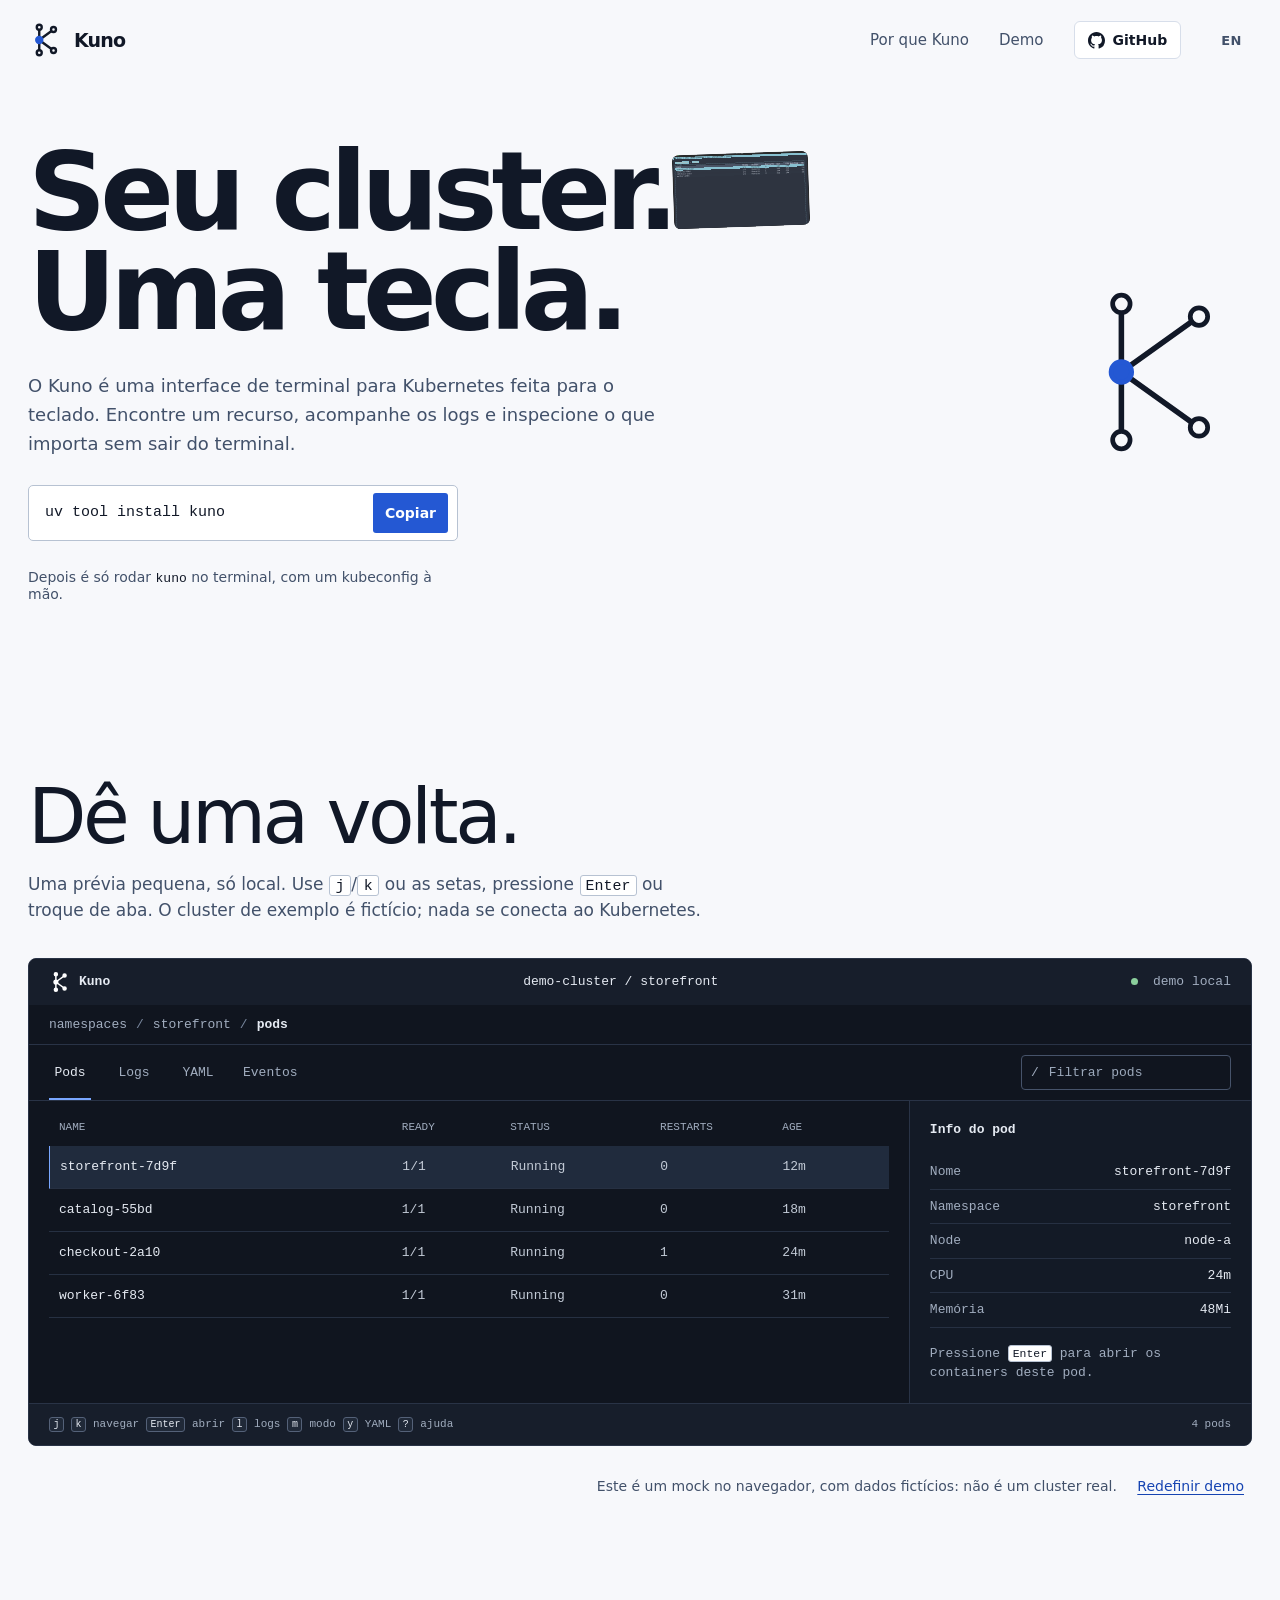
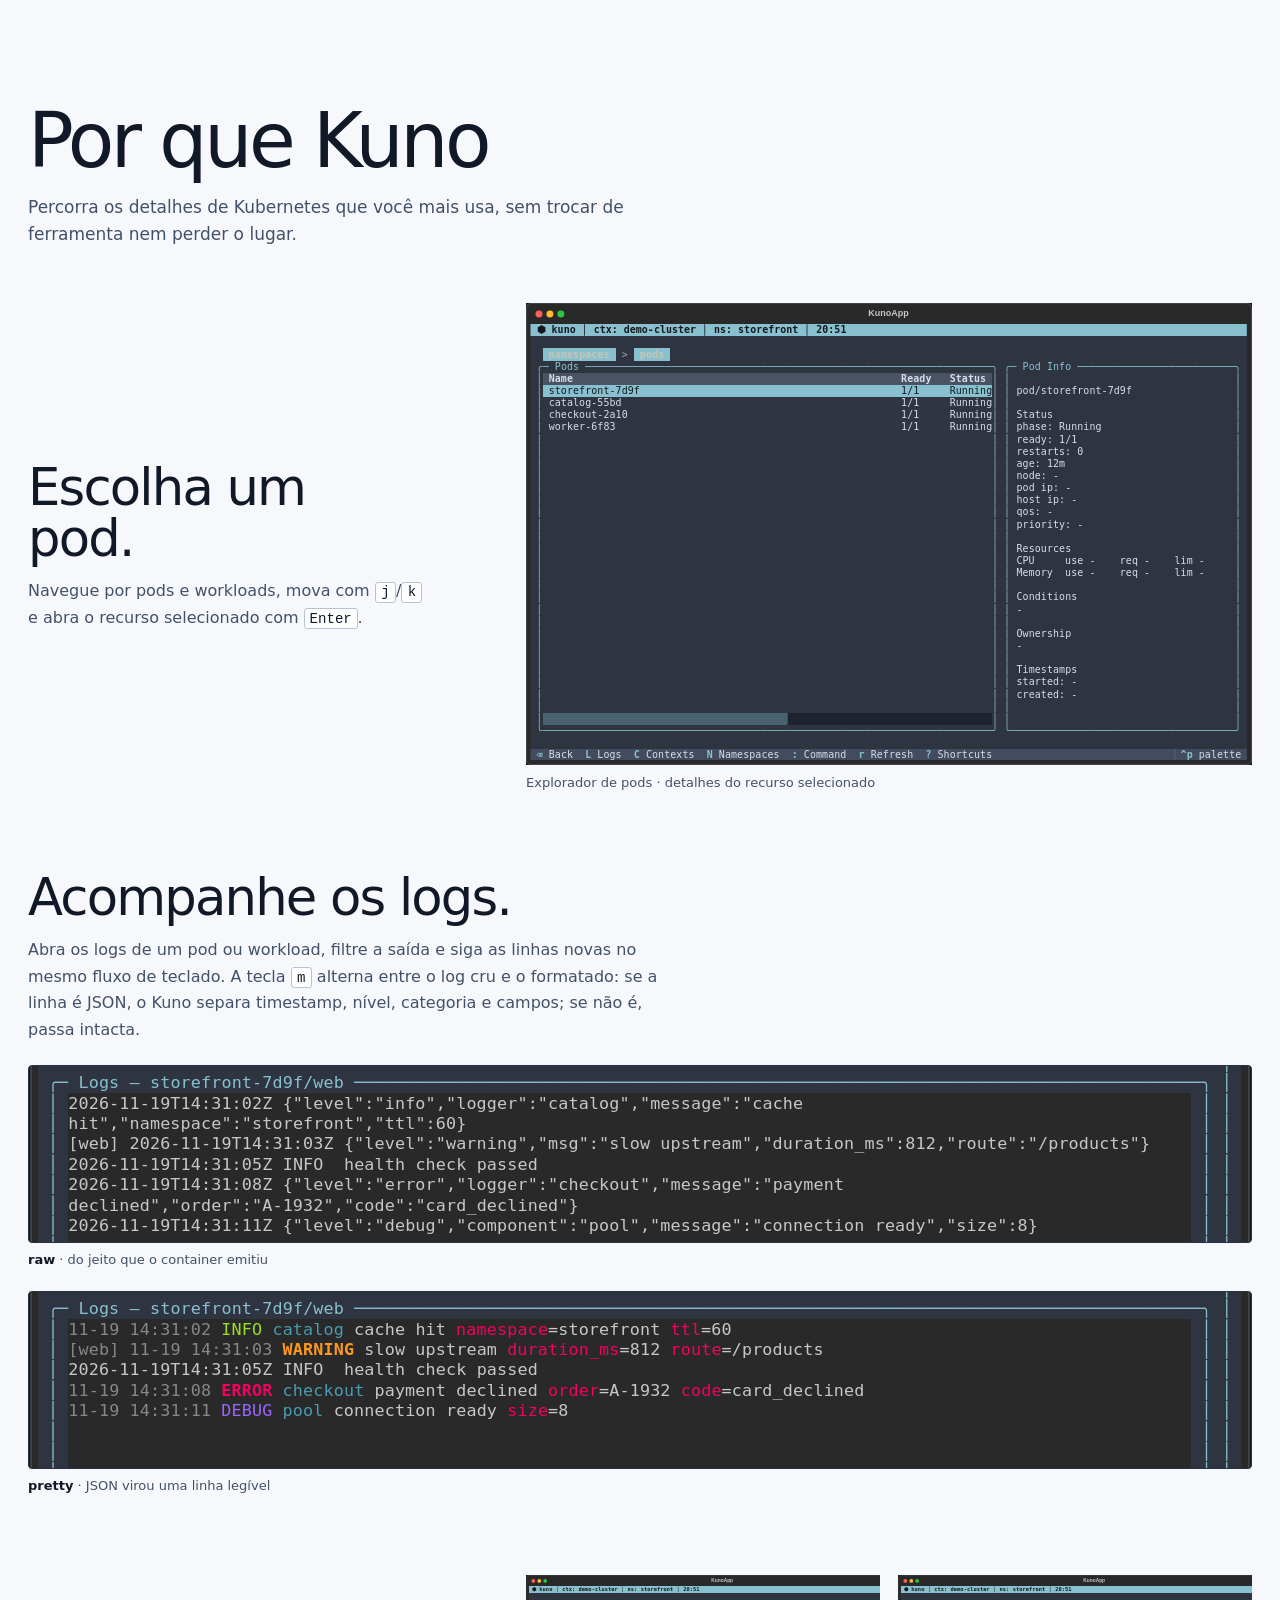
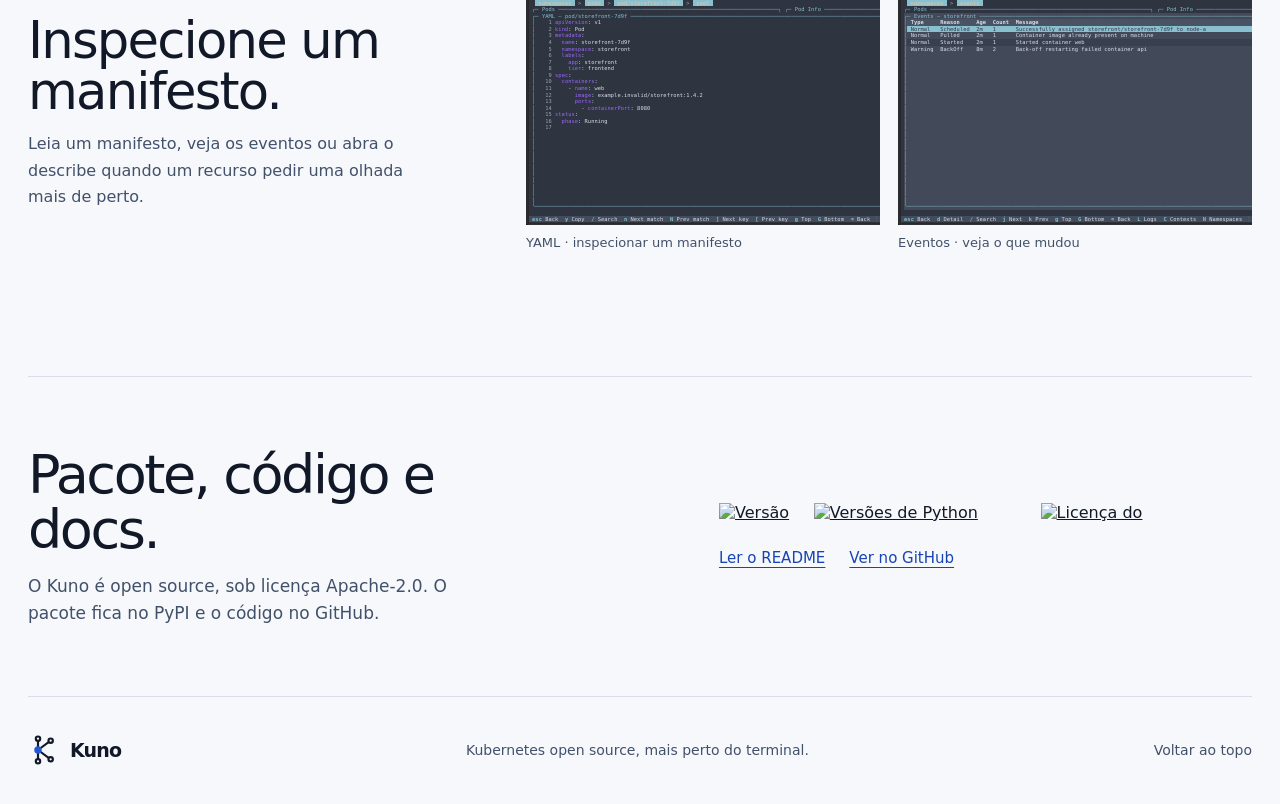
==== site/index.html @ beb61caf "feat: add bilingual landing site Portuguese is the default at the site root and English lives under " ====
<!doctype html>
<html lang="pt-BR">
  <head>
    <meta charset="utf-8">
    <meta name="viewport" content="width=device-width, initial-scale=1">
    <meta name="theme-color" content="#f8f9fb">
    <meta name="description" content="Kuno é uma interface de terminal para Kubernetes feita para o teclado: encontre recursos, acompanhe logs e inspecione manifestos e eventos.">
    <title>Kuno: Kubernetes a uma tecla de distância</title>
    <link rel="icon" type="image/svg+xml" href="./assets/kuno-mark.svg">
    <link rel="canonical" href="https://cadumagalhaes.dev/kuno/">
    <link rel="alternate" hreflang="pt-BR" href="https://cadumagalhaes.dev/kuno/">
    <link rel="alternate" hreflang="en" href="https://cadumagalhaes.dev/kuno/en/">
    <link rel="alternate" hreflang="x-default" href="https://cadumagalhaes.dev/kuno/">
    <meta property="og:type" content="website">
    <meta property="og:site_name" content="Kuno">
    <meta property="og:locale" content="pt_BR">
    <meta property="og:locale:alternate" content="en">
    <meta property="og:title" content="Kuno: Kubernetes a uma tecla de distância">
    <meta property="og:description" content="Kuno é uma interface de terminal para Kubernetes feita para o teclado: encontre recursos, acompanhe logs e inspecione manifestos e eventos.">
    <meta property="og:url" content="https://cadumagalhaes.dev/kuno/">
    <meta property="og:image" content="https://cadumagalhaes.dev/kuno/assets/og-pt.png">
    <meta property="og:image:width" content="1200">
    <meta property="og:image:height" content="630">
    <meta property="og:image:alt" content="Cartão do Kuno com a frase Seu cluster. Uma tecla. e uma captura da lista de pods no terminal">
    <meta name="twitter:card" content="summary_large_image">
    <meta name="twitter:title" content="Kuno: Kubernetes a uma tecla de distância">
    <meta name="twitter:description" content="Interface de terminal para Kubernetes, feita para o teclado.">
    <meta name="twitter:image" content="https://cadumagalhaes.dev/kuno/assets/og-pt.png">
    <link rel="stylesheet" href="./styles.css">
    <script>
      window.KUNO_I18N = {
        filterPods: "Filtrar pods",
        filterLogs: "Filtrar logs",
        search: (view) => `Buscar ${view}`,
        noRows: "Nenhum pod corresponde a esse filtro.",
        noSelection: "Nenhum pod corresponde a esse filtro.",
        openPod: "Pressione <kbd>Enter</kbd> para abrir os containers deste pod.",
        readyPod: "O container <code>web</code> está pronto. Pressione <kbd>Esc</kbd> para voltar.",
        pods: (count) => `${count} ${count === 1 ? "pod" : "pods"}`,
        logs: (count, mode) => `${count} ${count === 1 ? "linha" : "linhas"} · modo ${mode}`,
        emptyLogs: "Nenhuma linha de log corresponde a esse filtro.",
        yaml: "pod/storefront-7d9f · YAML",
        events: (count) => `${count} eventos · storefront`,
        help: "guia de teclado",
        container: (name) => `container/web · ${name}`,
        unknown: (command) => `Comando de demo desconhecido: ${command || "(vazio)"}`,
        copied: "Copiado.",
        copyFallback: "Selecione e copie o comando.",
        viewLabels: { pods: "pods", logs: "logs", yaml: "yaml", events: "eventos" },
        expandImage: "Ampliar imagem",
        closeImage: "Fechar imagem",
        helpText: `NAVEGAÇÃO
  j / ↓       Descer
  k / ↑       Subir
  Enter       Abrir o pod selecionado

AÇÕES
  l           Abrir logs
  m           Alternar logs raw / pretty
  y           Ver YAML
  Ctrl+E      Ver eventos
  :logs       Usar a barra de comando

Pressione Esc ou escolha uma aba para voltar.`,
      };
    </script>
    <script src="./demo.js" defer></script>
    <script src="./lightbox.js" defer></script>
  </head>
  <body>
    <header class="site-header page-frame">
      <a class="brand" href="#top" aria-label="Kuno, início">
        <img src="./assets/kuno-mark.svg" alt="" width="36" height="36">
        <span>Kuno</span>
      </a>
      <nav aria-label="Navegação principal">
        <a class="nav-section" href="#workflow">Por que Kuno</a>
        <a class="nav-section" href="#demo">Demo</a>
        <a class="nav-github" href="https://github.com/1cadumagalhaes/kuno">
          <svg viewBox="0 0 16 16" aria-hidden="true" focusable="false"><path d="M8 0C3.58 0 0 3.58 0 8c0 3.54 2.29 6.53 5.47 7.59.4.07.55-.17.55-.38 0-.19-.01-.82-.01-1.49-2.01.37-2.53-.49-2.69-.94-.09-.23-.48-.94-.82-1.13-.28-.15-.68-.52-.01-.53.63-.01 1.08.58 1.23.82.72 1.21 1.87.87 2.33.66.07-.52.28-.87.51-1.07-1.78-.2-3.64-.89-3.64-3.95 0-.87.31-1.59.82-2.15-.08-.2-.36-1.02.08-2.12 0 0 .67-.21 2.2.82.64-.18 1.32-.27 2-.27.68 0 1.36.09 2 .27 1.53-1.04 2.2-.82 2.2-.82.44 1.1.16 1.92.08 2.12.51.56.82 1.27.82 2.15 0 3.07-1.87 3.75-3.65 3.95.29.25.54.73.54 1.48 0 1.07-.01 1.93-.01 2.2 0 .21.15.46.55.38A8.01 8.01 0 0 0 16 8c0-4.42-3.58-8-8-8Z"/></svg>
          <span>GitHub</span>
        </a>
        <a class="lang-switch" href="./en/" hreflang="en" lang="en" aria-label="Read this page in English">EN</a>
      </nav>
    </header>

    <main id="top">
      <section class="hero page-frame" aria-labelledby="hero-title">
        <div class="hero-copy">
          <h1 id="hero-title">Seu cluster.<span class="hero-shot"><img src="./assets/screens/pods.svg" alt="Kuno mostrando uma lista de pods do Kubernetes com um recurso selecionado" width="1458" height="928"></span> Uma tecla.</h1>
          <p>O Kuno é uma interface de terminal para Kubernetes feita para o teclado. Encontre um recurso, acompanhe os logs e inspecione o que importa sem sair do terminal.</p>
          <div class="hero-install">
            <div class="install-command">
              <code>uv tool install kuno</code>
              <button type="button" id="copy-install" aria-label="Copiar o comando de instalação">Copiar</button>
            </div>
            <p class="copy-status" id="copy-status" aria-live="polite"></p>
            <p class="hero-install-note">Depois é só rodar <code>kuno</code> no terminal, com um kubeconfig à mão.</p>
          </div>
        </div>
        <div class="hero-mark" aria-hidden="true">
          <svg viewBox="0 0 240 240" role="presentation">
            <path d="M75 34v172M75 120l98-70M75 120l98 70" />
            <circle cx="75" cy="34" r="11" />
            <circle cx="75" cy="120" r="13" class="current-node" />
            <circle cx="75" cy="206" r="11" />
            <circle cx="173" cy="50" r="11" />
            <circle cx="173" cy="190" r="11" />
          </svg>
        </div>
      </section>

      <section class="demo-section page-frame" id="demo" aria-labelledby="demo-title">
        <div class="section-intro">
          <h2 id="demo-title">Dê uma volta.</h2>
          <p>Uma prévia pequena, só local. Use <kbd>j</kbd>/<kbd>k</kbd> ou as setas, pressione <kbd>Enter</kbd> ou troque de aba. O cluster de exemplo é fictício; nada se conecta ao Kubernetes.</p>
        </div>
        <div class="demo-shell" data-ui="kuno-terminal">
          <div class="demo-topline">
            <div class="demo-brand"><img src="./assets/kuno-mark.svg" alt="" width="22" height="22"><span>Kuno</span></div>
            <span class="demo-scope">demo-cluster <span aria-hidden="true">/</span> storefront</span>
            <span class="connection-state"><span class="state-dot"></span> demo local</span>
          </div>
          <div class="demo-breadcrumb" aria-label="Local atual"><span>namespaces</span><b>/</b><span>storefront</span><b>/</b><strong id="demo-crumb">pods</strong></div>
          <div class="demo-toolbar">
            <div class="demo-tabs" role="group" aria-label="Escolha uma aba do demo">
              <button type="button" class="demo-tab is-active" data-view="pods" aria-pressed="true">Pods</button>
              <button type="button" class="demo-tab" data-view="logs" aria-pressed="false">Logs</button>
              <button type="button" class="demo-tab" data-view="yaml" aria-pressed="false">YAML</button>
              <button type="button" class="demo-tab" data-view="events" aria-pressed="false">Eventos</button>
            </div>
            <label class="demo-filter"><span class="visually-hidden">Filtrar recursos do demo</span><span aria-hidden="true">/</span><input id="demo-filter" type="search" placeholder="Filtrar pods" autocomplete="off"></label>
          </div>
          <div class="demo-content">
            <div class="demo-main" id="demo-main" tabindex="0" aria-label="Demo interativo do Kuno. Use as setas ou j e k para navegar.">
              <div class="demo-table-heading" aria-hidden="true"><span>NAME</span><span>READY</span><span>STATUS</span><span>RESTARTS</span><span>AGE</span></div>
              <div id="demo-rows" class="demo-rows" role="group" aria-label="Pods no namespace storefront"></div>
              <pre id="demo-output" class="demo-output" hidden></pre>
              <div class="log-panel" id="log-panel" hidden>
                <div class="log-modes" role="group" aria-label="Modo de exibição dos logs">
                  <button type="button" class="log-mode is-active" data-mode="raw" aria-pressed="true">raw</button>
                  <button type="button" class="log-mode" data-mode="pretty" aria-pressed="false">pretty</button>
                </div>
                <div class="log-output" id="log-output"></div>
              </div>
            </div>
            <aside class="demo-info" id="demo-info">
              <h3>Info do pod</h3>
              <dl>
                <div><dt>Nome</dt><dd id="info-name">storefront-7d9f</dd></div>
                <div><dt>Namespace</dt><dd>storefront</dd></div>
                <div><dt>Node</dt><dd>node-a</dd></div>
                <div><dt>CPU</dt><dd id="info-cpu">24m</dd></div>
                <div><dt>Memória</dt><dd id="info-memory">48Mi</dd></div>
              </dl>
              <p id="info-note">Pressione <kbd>Enter</kbd> para abrir os containers deste pod.</p>
            </aside>
          </div>
          <div class="demo-footer">
            <div class="demo-hint"><kbd>j</kbd><kbd>k</kbd> navegar <kbd>Enter</kbd> abrir <kbd>l</kbd> logs <kbd>m</kbd> modo <kbd>y</kbd> YAML <kbd>?</kbd> ajuda</div>
            <span id="demo-status" aria-live="polite">4 pods</span>
          </div>
          <div class="demo-command" id="demo-command" hidden>
            <label for="demo-command-input">:</label>
            <input id="demo-command-input" type="text" placeholder="tente logs, yaml, events, pods" autocomplete="off">
          </div>
        </div>
        <p class="demo-caption">Este é um mock no navegador, com dados fictícios: não é um cluster real. <button id="reset-demo" type="button">Redefinir demo</button></p>
      </section>

      <section class="workflow page-frame" id="workflow" aria-labelledby="workflow-title">
        <div class="section-intro workflow-intro">
          <h2 id="workflow-title">Por que Kuno</h2>
          <p>Percorra os detalhes de Kubernetes que você mais usa, sem trocar de ferramenta nem perder o lugar.</p>
        </div>
        <div class="screen-list">
          <article class="screen-row">
            <div class="screen-copy">
              <h3>Escolha um pod.</h3>
              <p>Navegue por pods e workloads, mova com <kbd>j</kbd>/<kbd>k</kbd> e abra o recurso selecionado com <kbd>Enter</kbd>.</p>
            </div>
            <figure class="screen-shot"><img src="./assets/screens/pod-details.svg" alt="Explorador de pods do Kuno com um recurso selecionado e seu painel de informações" width="1458" height="928" loading="lazy"><figcaption>Explorador de pods · detalhes do recurso selecionado</figcaption></figure>
          </article>
          <article class="log-feature">
            <div class="log-feature-copy">
              <h3>Acompanhe os logs.</h3>
              <p>Abra os logs de um pod ou workload, filtre a saída e siga as linhas novas no mesmo fluxo de teclado. A tecla <kbd>m</kbd> alterna entre o log cru e o formatado: se a linha é JSON, o Kuno separa timestamp, nível, categoria e campos; se não é, passa intacta.</p>
            </div>
            <div class="log-compare">
              <figure class="log-strip"><img src="./assets/screens/logs-raw.svg" alt="Logs do Kuno no modo raw, com as linhas JSON exatamente como o container emitiu" width="1458" height="928" loading="lazy"><figcaption><b>raw</b> · do jeito que o container emitiu</figcaption></figure>
              <figure class="log-strip"><img src="./assets/screens/logs-pretty.svg" alt="Os mesmos logs no modo pretty, com timestamp, nível, categoria e campos separados" width="1458" height="928" loading="lazy"><figcaption><b>pretty</b> · JSON virou uma linha legível</figcaption></figure>
            </div>
          </article>
          <article class="screen-row">
            <div class="screen-copy">
              <h3>Inspecione um manifesto.</h3>
              <p>Leia um manifesto, veja os eventos ou abra o describe quando um recurso pedir uma olhada mais de perto.</p>
            </div>
            <div class="screen-pair">
              <figure class="screen-shot"><img src="./assets/screens/manifest.svg" alt="Visualizador de YAML do Kuno com a definição de um pod" width="1458" height="928" loading="lazy"><figcaption>YAML · inspecionar um manifesto</figcaption></figure>
              <figure class="screen-shot"><img src="./assets/screens/events.svg" alt="View de eventos do Kuno mostrando eventos normais e de alerta" width="1458" height="928" loading="lazy"><figcaption>Eventos · veja o que mudou</figcaption></figure>
            </div>
          </article>
        </div>
      </section>

      <section class="project-band page-frame" id="project" aria-labelledby="project-title">
        <div>
          <h2 id="project-title">Pacote, código e docs.</h2>
          <p>O Kuno é open source, sob licença Apache-2.0. O pacote fica no PyPI e o código no GitHub.</p>
        </div>
        <div class="project-links">
          <div class="badge-row">
            <a href="https://pypi.org/project/kuno/"><img src="https://img.shields.io/pypi/v/kuno?style=flat-square&amp;label=pypi&amp;color=2458d3&amp;labelColor=111827" alt="Versão do Kuno no PyPI" width="78" height="20"></a>
            <a href="https://pypi.org/project/kuno/"><img src="https://img.shields.io/pypi/pyversions/kuno?style=flat-square&amp;color=2458d3&amp;labelColor=111827" alt="Versões de Python suportadas" width="198" height="20"></a>
            <a href="https://github.com/1cadumagalhaes/kuno/blob/main/LICENSE"><img src="https://img.shields.io/pypi/l/kuno?style=flat-square&amp;color=2458d3&amp;labelColor=111827" alt="Licença do Kuno" width="120" height="20"></a>
          </div>
          <p class="project-nav">
            <a href="https://github.com/1cadumagalhaes/kuno#readme">Ler o README</a>
            <a href="https://github.com/1cadumagalhaes/kuno">Ver no GitHub</a>
          </p>
        </div>
      </section>
    </main>

    <footer class="site-footer page-frame">
      <a class="brand" href="#top"><img src="./assets/kuno-mark.svg" alt="" width="32" height="32"><span>Kuno</span></a>
      <p>Kubernetes open source, mais perto do terminal.</p>
      <a href="#top">Voltar ao topo</a>
    </footer>
  </body>
</html>
---- site/styles.css ----
:root {
  color-scheme: light;
  --page: #f7f8fb;
  --surface: #ffffff;
  --ink: #111827;
  --muted: #42516a;
  --line: #d7deea;
  --blue: #2458d3;
  --blue-dark: #1644b2;
  --terminal: #10151f;
  --terminal-raised: #171e2b;
  --terminal-line: #293346;
  --terminal-ink: #e5eaf2;
  --terminal-muted: #a1adbf;
  --terminal-blue: #79a7ff;
  --terminal-green: #8bcf9c;
  --terminal-red: #ff8d91;
  --frame: min(1240px, calc(100vw - 56px));
  --display: var(--body);
  --body: ui-sans-serif, system-ui, -apple-system, BlinkMacSystemFont, "Segoe UI", sans-serif;
  /* taste-skill-ignore: Literal terminal and install-command content only. */
  --mono: ui-monospace, "SFMono-Regular", Consolas, "Liberation Mono", monospace; /* taste-skill-ignore */
  font-family: var(--body);
  background: var(--page);
  color: var(--ink);
  font-synthesis: none;
  text-rendering: optimizeLegibility;
}

* { box-sizing: border-box; }
html { scroll-behavior: smooth; }
body { margin: 0; min-width: 320px; background: var(--page); color: var(--ink); }
button, input { font: inherit; }
a { color: inherit; }
[hidden] { display: none !important; }
button:focus-visible, a:focus-visible, input:focus-visible, [tabindex="0"]:focus-visible {
  outline: 3px solid var(--blue);
  outline-offset: 3px;
}
.page-frame { width: var(--frame); margin-inline: auto; }
.visually-hidden { position: absolute; width: 1px; height: 1px; padding: 0; margin: -1px; overflow: hidden; clip: rect(0,0,0,0); white-space: nowrap; border: 0; }

.site-header {
  min-height: 80px;
  display: flex;
  align-items: center;
  justify-content: space-between;
  gap: 24px;
}
.brand { display: inline-flex; align-items: center; gap: 10px; text-decoration: none; font-size: 19px; font-weight: 700; letter-spacing: -0.045em; }
.brand img { display: block; }
.site-header nav { display: flex; align-items: center; gap: clamp(14px, 2.4vw, 30px); }
.site-header nav a { font-size: 15px; text-decoration: none; color: var(--muted); }
.site-header nav a:hover, .site-footer a:hover { color: var(--blue); }
.site-header nav .nav-github { color: var(--ink); font-weight: 650; }
.nav-github {
  min-height: 38px;
  display: inline-flex;
  align-items: center;
  gap: 8px;
  padding: 0 13px;
  border: 1px solid var(--line);
  border-radius: 6px;
  background: var(--surface);
  font-size: 14px !important;
  transition: border-color 140ms ease, color 140ms ease;
}
.nav-github svg { width: 17px; height: 17px; display: block; fill: currentColor; }
.nav-github:hover { border-color: var(--ink); }
.site-header nav .lang-switch { color: var(--muted); font-size: 13px; }
.lang-switch {
  min-height: 38px;
  display: inline-flex;
  align-items: center;
  padding: 0 9px;
  border: 1px solid transparent;
  border-radius: 6px;
  font-weight: 650;
  letter-spacing: 0.04em;
  transition: border-color 140ms ease, color 140ms ease;
}
.lang-switch:hover { border-color: var(--line); }

.hero {
  min-height: 580px;
  padding-block: 62px 104px;
  display: grid;
  grid-template-columns: minmax(0, 1fr) 190px;
  align-items: center;
  gap: 28px;
  position: relative;
}
.hero-copy { max-width: 970px; }
.hero h1 {
  max-width: 980px;
  margin: 0;
  font-family: var(--display);
  font-size: clamp(64px, 8.5vw, 116px);
  font-weight: 700;
  letter-spacing: -0.055em;
  line-height: 0.92;
}
.hero-shot {
  width: 1.25em;
  height: 0.68em;
  display: inline-flex;
  overflow: hidden;
  vertical-align: 0.02em;
  border-radius: 7px;
  background: var(--terminal);
  transform: rotate(-2deg);
  animation: screen-shutter 900ms cubic-bezier(.2,.8,.2,1) both;
}
.hero-shot img { width: 100%; height: 100%; object-fit: cover; object-position: 18% 18%; }
.hero-copy > p { max-width: 640px; margin: 30px 0 26px; color: var(--muted); font-size: 18px; line-height: 1.6; }
.hero-install { width: min(100%, 430px); }
.install-command { min-height: 56px; display: flex; align-items: center; gap: 14px; padding: 7px 9px 7px 16px; border: 1px solid #b7c2d2; border-radius: 5px; background: var(--surface); }
.install-command code { flex: 1; overflow: hidden; color: var(--ink); font: 15px var(--mono); text-overflow: ellipsis; white-space: nowrap; }
.install-command button { min-height: 40px; min-width: 68px; padding: 0 12px; border: 0; border-radius: 3px; background: var(--blue); color: white; cursor: pointer; font-size: 14px; font-weight: 650; transition: background-color 140ms ease; }
.install-command button:hover { background: var(--blue-dark); }
.copy-status { min-height: 1.3em; margin: 8px 0 0; color: var(--muted); font-size: 13px; }
.hero-install-note { margin: 4px 0 0; color: var(--muted); font-size: 14px; }
.hero-install-note code { font: 13px var(--mono); color: var(--ink); }
.hero-mark { width: min(190px, 15vw); justify-self: end; }
.hero-mark svg { display: block; width: 100%; height: auto; overflow: visible; }
.hero-mark path { fill: none; stroke: var(--ink); stroke-width: 7; stroke-linecap: round; stroke-linejoin: round; }
.hero-mark circle { fill: var(--page); stroke: var(--ink); stroke-width: 6; }
.hero-mark .current-node { fill: var(--blue); stroke: var(--blue); }

.section-intro { max-width: 680px; margin-bottom: 34px; }
.section-intro h2, .project-band h2 {
  margin: 0 0 16px;
  font-family: var(--display);
  font-size: clamp(44px, 6vw, 76px);
  font-weight: 500;
  letter-spacing: -0.045em;
  line-height: 0.98;
}
.section-intro p, .project-band p { margin: 0; color: var(--muted); font-size: 17px; line-height: 1.55; }
kbd { display: inline-block; min-width: 1.5em; padding: 0.1em 0.34em; border: 1px solid #b7c2d2; border-radius: 3px; background: #fff; color: var(--ink); font: 0.88em var(--mono); text-align: center; }

.demo-section { padding-block: 74px 120px; }
.demo-shell {
  overflow: hidden;
  position: relative;
  border: 1px solid #293346;
  border-radius: 8px;
  background: var(--terminal);
  color: var(--terminal-ink);
  font: 13px/1.5 var(--mono);
}
.demo-topline, .demo-footer { min-height: 46px; display: flex; align-items: center; justify-content: space-between; gap: 18px; padding: 0 20px; background: var(--terminal-raised); color: var(--terminal-muted); }
.demo-brand { display: inline-flex; align-items: center; gap: 8px; color: var(--terminal-ink); font-weight: 700; }
.demo-brand img { filter: brightness(0) invert(1); }
.demo-scope { color: var(--terminal-ink); }
.connection-state { white-space: nowrap; }
.state-dot { width: 7px; height: 7px; display: inline-block; margin-right: 7px; border-radius: 50%; background: var(--terminal-green); }
.demo-breadcrumb { padding: 10px 20px; border-bottom: 1px solid var(--terminal-line); color: var(--terminal-muted); }
.demo-breadcrumb b { padding-inline: 9px; color: #78869d; font-weight: 400; }
.demo-breadcrumb strong { color: var(--terminal-ink); font-weight: 600; }
.demo-toolbar { min-height: 56px; display: flex; align-items: stretch; justify-content: space-between; gap: 16px; padding: 0 20px; border-bottom: 1px solid var(--terminal-line); }
.demo-tabs { display: flex; align-items: stretch; gap: 22px; }
.demo-tab { min-width: 42px; position: relative; padding: 0 2px; border: 0; background: none; color: var(--terminal-muted); cursor: pointer; font: inherit; }
.demo-tab::after { height: 2px; position: absolute; right: 0; bottom: 0; left: 0; background: transparent; content: ""; }
.demo-tab:hover, .demo-tab.is-active { color: var(--terminal-ink); }
.demo-tab.is-active::after { background: var(--terminal-blue); }
.demo-filter { display: flex; align-items: center; gap: 8px; align-self: center; min-width: 210px; padding: 6px 9px; border: 1px solid #46536a; border-radius: 4px; color: var(--terminal-muted); }
.demo-filter input { width: 100%; min-width: 0; border: 0; outline: 0; background: transparent; color: var(--terminal-ink); font: inherit; }
.demo-filter input::placeholder { color: #9ca9bb; }
.demo-content { min-height: 278px; display: grid; grid-template-columns: minmax(0, 1fr) minmax(220px, 28%); }
.demo-main { min-width: 0; padding: 18px 20px; }
.demo-table-heading, .demo-row { display: grid; grid-template-columns: minmax(180px, 2.4fr) 0.7fr 1fr 0.8fr 0.7fr; gap: 12px; align-items: center; }
.demo-table-heading { padding: 0 10px 10px; color: var(--terminal-muted); font-size: 11px; }
.demo-row { width: 100%; min-height: 43px; padding: 0 10px; border: 0; border-bottom: 1px solid #263042; background: transparent; color: var(--terminal-ink); cursor: pointer; text-align: left; font: inherit; }
.demo-row:hover { background: #1a2433; }
.demo-row[aria-current="true"] { background: #202b3d; border-left: 1px solid var(--terminal-blue); }
.demo-row > span:not(:first-child) { color: #c2cad6; }
.demo-row .pod-name { overflow: hidden; color: var(--terminal-ink); text-overflow: ellipsis; white-space: nowrap; }
.demo-row .pod-status { color: var(--terminal-green); }
.demo-info { padding: 20px; border-left: 1px solid var(--terminal-line); background: #131a26; }
.demo-info h3 { margin: 0 0 16px; color: var(--terminal-ink); font: 600 13px/1.4 var(--mono); }
.demo-info dl { margin: 0; }
.demo-info dl div { display: flex; flex-wrap: wrap; justify-content: space-between; gap: 4px 12px; padding-block: 7px; border-bottom: 1px solid #263042; }
.demo-info dt { color: var(--terminal-muted); }
.demo-info dd { margin: 0; color: var(--terminal-ink); text-align: right; }
.demo-info p { margin: 16px 0 0; color: var(--terminal-muted); }
.demo-output { min-height: 230px; margin: 0; overflow: auto; color: #c9d7eb; white-space: pre-wrap; }
.log-panel { min-height: 278px; }
.log-modes { display: flex; gap: 6px; margin-bottom: 14px; }
.log-mode { min-height: 26px; padding: 0 11px; border: 1px solid #46536a; border-radius: 3px; background: transparent; color: var(--terminal-muted); cursor: pointer; font: inherit; font-size: 12px; }
.log-mode:hover { color: var(--terminal-ink); }
.log-mode.is-active { border-color: var(--terminal-blue); color: var(--terminal-ink); }
.log-output { min-height: 232px; max-height: 320px; overflow: auto; color: #c9d7eb; }
.log-line { white-space: pre-wrap; word-break: break-word; }
.log-prefix, .log-time, .log-category { color: #8a97ab; }
.log-level { font-weight: 600; }
.log-level.is-info { color: var(--terminal-green); }
.log-level.is-warn { color: #e5c07b; }
.log-level.is-error { color: var(--terminal-red); }
.log-level.is-debug { color: var(--terminal-blue); }
.log-key { color: #c79bf2; }
.demo-footer { min-height: 42px; border-top: 1px solid var(--terminal-line); font-size: 11px; }
.demo-hint { display: flex; align-items: center; flex-wrap: wrap; gap: 7px; }
.demo-hint kbd { border-color: #546178; background: #202938; color: #e5eaf2; font-size: 10px; }
#demo-status { white-space: nowrap; }
.demo-command { display: flex; gap: 10px; align-items: center; padding: 10px 20px; border-top: 1px solid var(--terminal-line); background: #171e2b; }
.demo-command label { color: var(--terminal-blue); }
.demo-command input { width: 100%; border: 0; outline: 0; background: transparent; color: var(--terminal-ink); font: inherit; }
.demo-caption { margin: 22px 0 0; color: var(--muted); font-size: 14px; text-align: right; }
.demo-caption button { min-height: 36px; margin-left: 8px; padding: 4px 8px; border: 0; background: transparent; color: var(--blue-dark); cursor: pointer; text-decoration: underline; text-underline-offset: 3px; }

.workflow { padding-block: 80px 126px; }
.workflow-intro { margin-bottom: 56px; }
.screen-list { display: grid; gap: 82px; }
.screen-row { display: grid; grid-template-columns: minmax(220px, 0.72fr) minmax(0, 1.28fr); align-items: center; gap: clamp(34px, 7vw, 100px); }
.screen-row-reverse .screen-copy { order: 2; }
.screen-row-reverse .screen-shot { order: 1; }
.screen-copy h3 { max-width: 380px; margin: 0 0 14px; font-family: var(--display); font-size: clamp(34px, 4vw, 52px); font-weight: 500; letter-spacing: -0.035em; line-height: 1; }
.screen-copy p { max-width: 420px; margin: 0; color: var(--muted); font-size: 16px; line-height: 1.65; }
.screen-shot { min-width: 0; margin: 0; }
.screen-shot img { display: block; width: 100%; height: auto; background: var(--terminal); }
.screen-shot figcaption { padding-top: 10px; color: var(--muted); font-size: 13px; }
.screen-pair { display: grid; grid-template-columns: 1fr 1fr; gap: 18px; }
.screen-pair .screen-shot img { height: 250px; object-fit: cover; object-position: top left; }
.log-feature { display: grid; gap: 22px; }
.log-feature-copy { max-width: 640px; }
.log-feature h3 { margin: 0 0 14px; font-family: var(--display); font-size: clamp(34px, 4vw, 52px); font-weight: 500; letter-spacing: -0.035em; line-height: 1; }
.log-feature p { margin: 0; color: var(--muted); font-size: 16px; line-height: 1.65; }
/* Both strips crop the same band of the capture (the five log lines), so raw and pretty can be read side by side. */
.log-compare { display: grid; gap: 24px; }
.log-strip { margin: 0; }
.log-strip img { width: 100%; height: 178px; display: block; object-fit: cover; object-position: left 32%; border: 1px solid #293346; border-radius: 4px; background: var(--terminal); }
.log-strip figcaption { padding-top: 9px; color: var(--muted); font-size: 13px; }
.log-strip figcaption b { color: var(--ink); font-weight: 650; }
.shot-open { display: block; width: 100%; padding: 0; border: 0; border-radius: 4px; background: none; cursor: zoom-in; }
.shot-open img { display: block; }
.hero-shot .shot-open { height: 100%; }
.shot-dialog { width: min(94vw, 1400px); max-width: none; max-height: none; margin: auto; padding: 0; border: 0; background: transparent; color: var(--terminal-ink); }
.shot-dialog::backdrop { background: rgb(8 12 20 / 0.9); overflow: hidden; overscroll-behavior: contain; }
.shot-dialog:modal { overscroll-behavior: contain; }
.shot-dialog figure { margin: 0; display: grid; gap: 12px; justify-items: center; }
.shot-viewport { width: 100%; max-height: 78vh; display: grid; justify-items: center; overflow: auto; overscroll-behavior: contain; }
.shot-dialog img { width: auto; height: auto; max-width: 100%; max-height: 78vh; display: block; border: 1px solid var(--terminal-line); border-radius: 6px; background: var(--terminal); }
.shot-dialog figcaption { max-width: min(92vw, 900px); padding: 7px 14px; border-radius: 6px; background: rgb(8 12 20 / 0.92); color: #c9d3e2; font-size: 14px; line-height: 1.5; text-align: center; }
.shot-close { position: fixed; top: max(14px, env(safe-area-inset-top)); right: max(14px, env(safe-area-inset-right)); width: 40px; height: 40px; display: inline-flex; align-items: center; justify-content: center; padding: 0; border: 1px solid #46536a; border-radius: 50%; background: var(--terminal-raised); color: var(--terminal-ink); cursor: pointer; transition: border-color 140ms ease; }
.shot-close:hover { border-color: #c9d3e2; }
.shot-close svg { width: 15px; height: 15px; fill: none; stroke: currentColor; stroke-width: 1.8; stroke-linecap: round; }
@media (max-width: 700px) {
  .shot-dialog { width: 96vw; }
  .shot-viewport { justify-items: start; }
  .shot-dialog img { width: 1040px; max-width: none; max-height: none; }
}

.project-band { min-height: 300px; padding-block: 70px; display: grid; grid-template-columns: minmax(0, 1fr) minmax(320px, 0.85fr); align-items: center; gap: 26px 64px; border-top: 1px solid var(--line); }
.project-band h2 { max-width: 520px; font-size: clamp(36px, 4.6vw, 54px); line-height: 1.02; }
.project-band p { max-width: 460px; }
.project-links { display: grid; gap: 22px; justify-items: start; }
.badge-row { display: flex; flex-wrap: wrap; align-items: center; gap: 9px; }
.badge-row a { display: inline-flex; border-radius: 3px; }
.badge-row img { display: block; width: auto; height: 22px; }
.project-nav { display: flex; flex-wrap: wrap; gap: 24px; }
.project-nav a { color: var(--blue-dark); font-size: 15px; text-underline-offset: 4px; }
.badge-fallback { min-height: 22px; display: inline-flex; align-items: center; padding: 0 8px; border: 1px solid var(--line); border-radius: 3px; color: var(--muted); font-size: 12px; }
.site-footer { min-height: 108px; display: flex; align-items: center; justify-content: space-between; gap: 24px; border-top: 1px solid var(--line); }
.site-footer p { color: var(--muted); font-size: 14px; }
.site-footer > a:last-child { color: var(--muted); font-size: 14px; text-decoration: none; }

@keyframes screen-shutter { from { clip-path: inset(0 100% 0 0); transform: translateY(8px) rotate(-2deg); } to { clip-path: inset(0 0 0 0); transform: translateY(0) rotate(-2deg); } }
@media (prefers-reduced-motion: reduce) {
  html { scroll-behavior: auto; }
  *, *::before, *::after { animation-duration: 0.01ms !important; animation-iteration-count: 1 !important; transition-duration: 0.01ms !important; }
}

@media (max-width: 800px) {
  :root { --frame: min(100% - 36px, 660px); }
  .site-header { min-height: 68px; }
  .site-header nav { gap: 14px; }
  .site-header nav a { font-size: 14px; }
  .hero { min-height: 480px; padding-block: 48px 70px; grid-template-columns: minmax(0, 1fr) 100px; gap: 12px; }
  .hero h1 { font-size: clamp(56px, 9.5vw, 82px); }
  .hero-mark { width: 100px; }
  .demo-section { padding-block: 42px 84px; }
  .demo-content { grid-template-columns: minmax(0, 1fr) 220px; }
  .demo-toolbar { padding-inline: 14px; }
  .demo-main { padding-inline: 14px; }
  .demo-info { padding-inline: 14px; }
  .screen-row { grid-template-columns: 1fr; gap: 22px; }
  .screen-row-reverse .screen-copy, .screen-row-reverse .screen-shot { order: initial; }
  .screen-pair { grid-template-columns: 1fr; }
  .screen-pair .screen-shot img { height: auto; object-fit: contain; }
  .project-band { gap: 28px; }
}

@media (max-width: 560px) {
  :root { --frame: calc(100vw - 32px); }
  .site-header { min-height: 64px; }
  .site-header nav { gap: 10px; }
  .site-header nav a { font-size: 13px; }
  .nav-github { min-height: 34px; gap: 0; padding: 0 9px; }
  .nav-github span { display: none; }
  .lang-switch { min-height: 34px; padding: 0 4px; }
  .brand { font-size: 17px; gap: 7px; }
  .brand img { width: 30px; height: 30px; }
  .hero { min-height: 0; padding-block: 52px 74px; display: grid; grid-template-columns: 1fr; }
  .hero h1 { max-width: 14ch; font-size: clamp(44px, 11.5vw, 50px); line-height: 0.96; }
  .hero-shot { display: none; }
  .hero-copy { grid-row: 2; }
  .hero-mark { position: static; grid-row: 1; width: 52px; margin-bottom: 20px; justify-self: start; opacity: 0.94; }
  .hero-copy > p { max-width: 36ch; margin-block: 26px 22px; font-size: 16px; }
  .hero-install { width: 100%; }
  .section-intro h2, .project-band h2 { font-size: clamp(42px, 12vw, 58px); }
  .section-intro p, .project-band p { font-size: 16px; }
  .demo-section { padding-block: 24px 84px; }
  .demo-shell { border-radius: 5px; font-size: 11px; }
  .demo-topline, .demo-footer { padding-inline: 11px; }
  .demo-topline { min-height: 40px; gap: 8px; }
  .demo-brand { gap: 5px; }
  .demo-brand img { width: 18px; height: 18px; }
  .demo-scope { overflow: hidden; text-overflow: ellipsis; white-space: nowrap; }
  .connection-state { font-size: 11px; }
  .demo-breadcrumb { padding: 8px 11px; }
  .demo-toolbar { min-height: 0; display: block; padding: 0 11px; }
  .demo-tabs { min-height: 44px; justify-content: space-between; gap: 12px; }
  .demo-tab { min-width: 35px; font-size: 11px; }
  .demo-filter { min-height: 36px; margin: 0 0 10px; }
  .demo-content { min-height: 260px; display: block; }
  .demo-main { min-height: 220px; padding: 12px 9px; }
  .demo-table-heading, .demo-row { grid-template-columns: minmax(110px, 1.6fr) 0.55fr 0.8fr 0.65fr; gap: 6px; }
  .demo-table-heading { font-size: 11px; }
  .demo-table-heading span:nth-child(5), .demo-row > span:nth-child(5) { display: none; }
  .demo-row { min-height: 39px; padding-inline: 5px; font-size: 11px; }
  .demo-info { display: none; }
  .demo-footer { min-height: 42px; align-items: flex-start; flex-direction: column; gap: 5px; padding-block: 7px; }
  .demo-hint { gap: 4px; }
  .demo-hint kbd { min-width: 1.3em; padding-inline: 3px; font-size: 11px; }
  .demo-caption { text-align: left; line-height: 1.6; }
  .workflow { padding-block: 42px 86px; }
  .workflow-intro { margin-bottom: 36px; }
  .screen-list { gap: 58px; }
  .screen-row, .screen-row-reverse { display: flex; flex-direction: column; align-items: stretch; gap: 18px; }
  .screen-row-reverse .screen-copy, .screen-row-reverse .screen-shot { order: initial; }
  .screen-copy h3 { max-width: 17ch; font-size: 38px; }
  .screen-copy p { font-size: 15px; }
  .screen-pair { grid-template-columns: 1fr; gap: 22px; }
  .log-strip img { height: 122px; }
  .log-feature p { font-size: 15px; }
  .project-band { min-height: 0; padding-block: 56px; grid-template-columns: 1fr; gap: 24px; }
  .install-command { min-height: 52px; padding-left: 12px; gap: 10px; }
  .install-command code { font-size: 13px; }
  .site-footer { min-height: 140px; padding-block: 18px; display: grid; grid-template-columns: 1fr auto; gap: 8px 12px; }
  .site-footer p { grid-column: 1; margin: 0; font-size: 12px; }
  .site-footer > a:last-child { grid-column: 2; grid-row: 1 / span 2; }
}
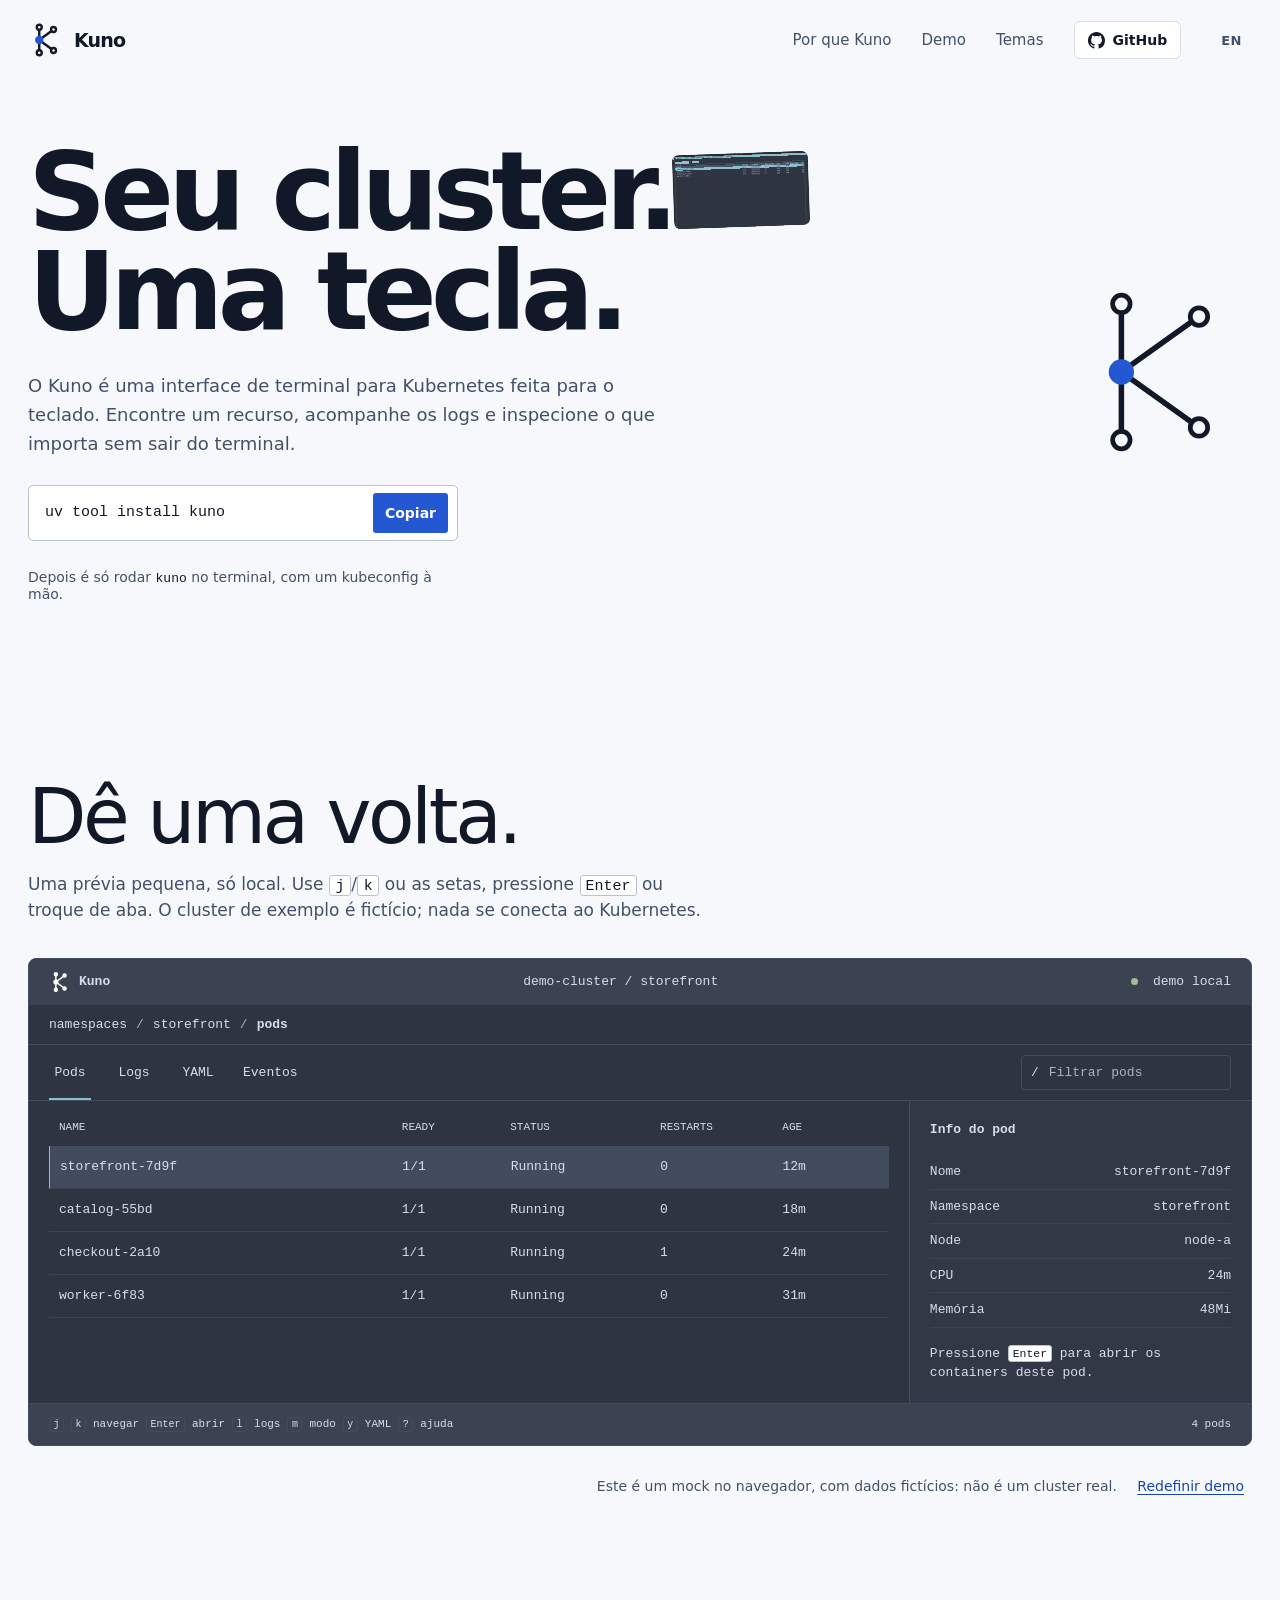
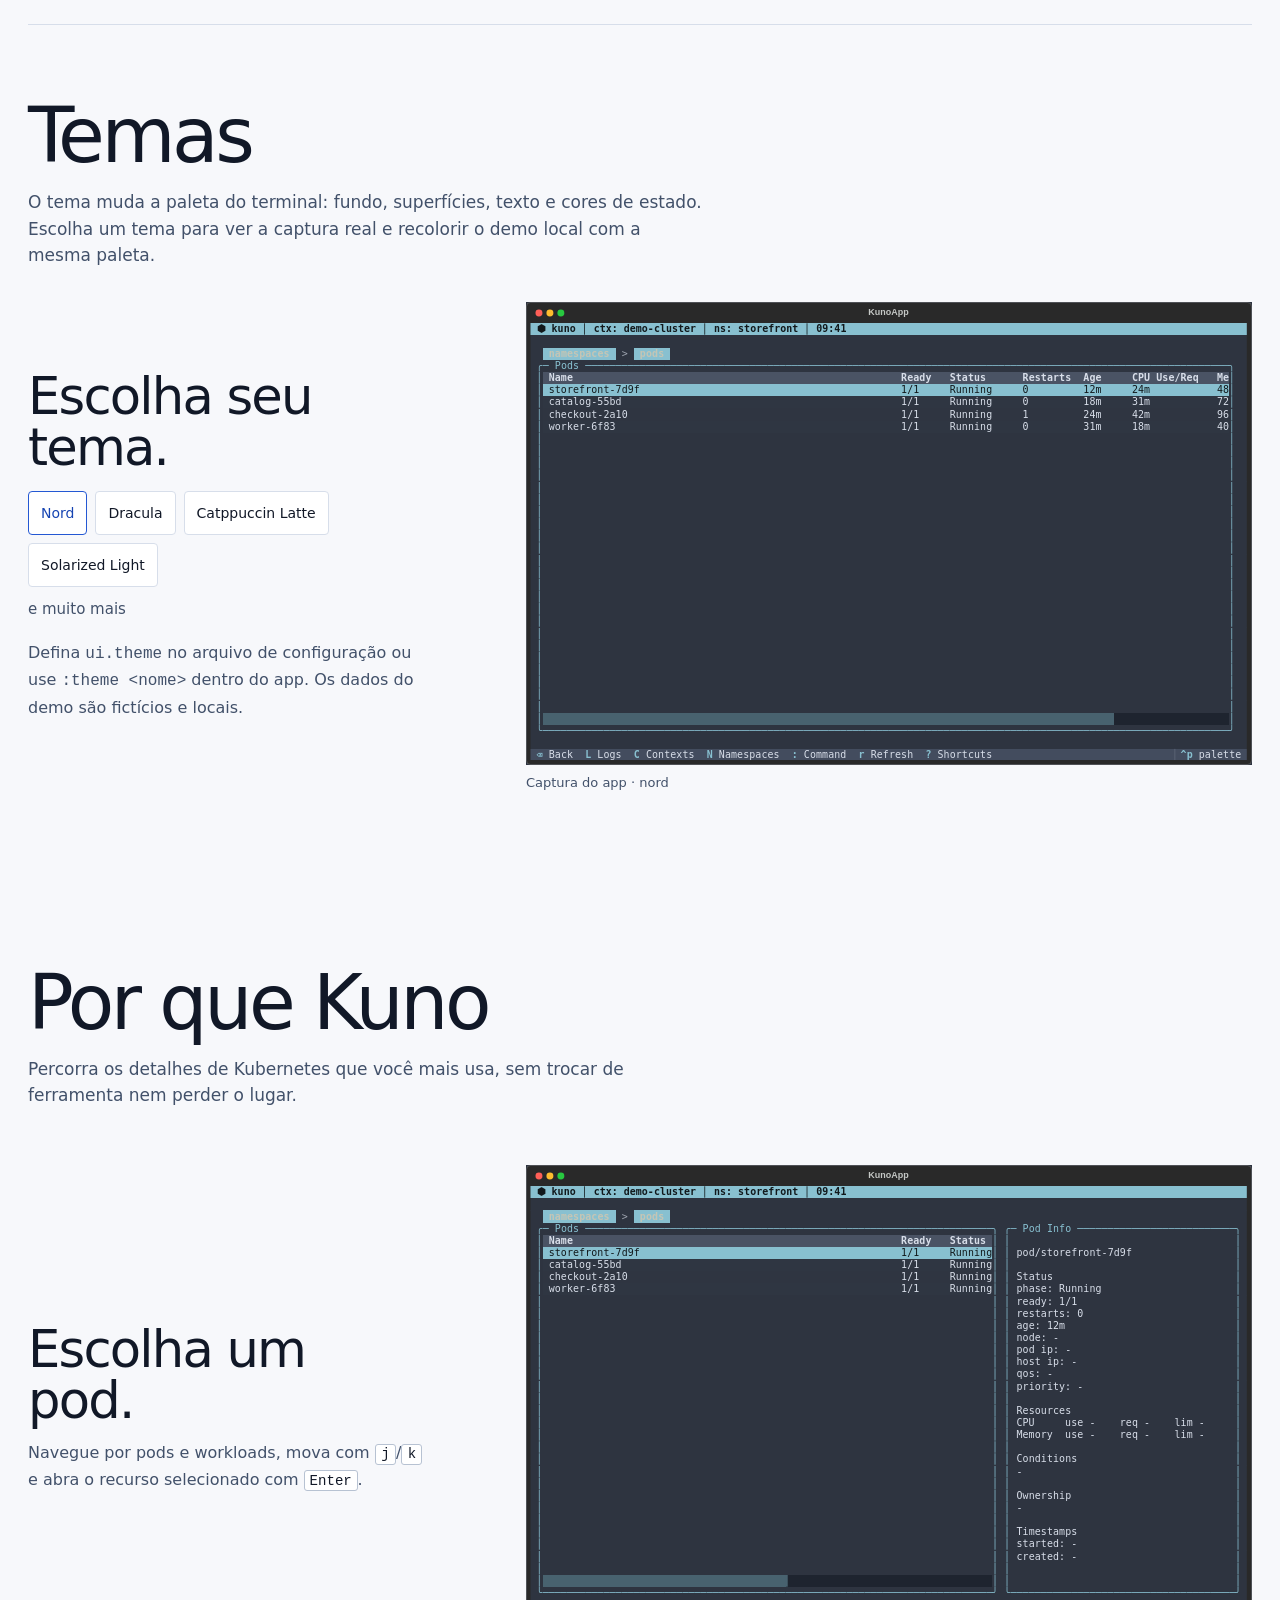
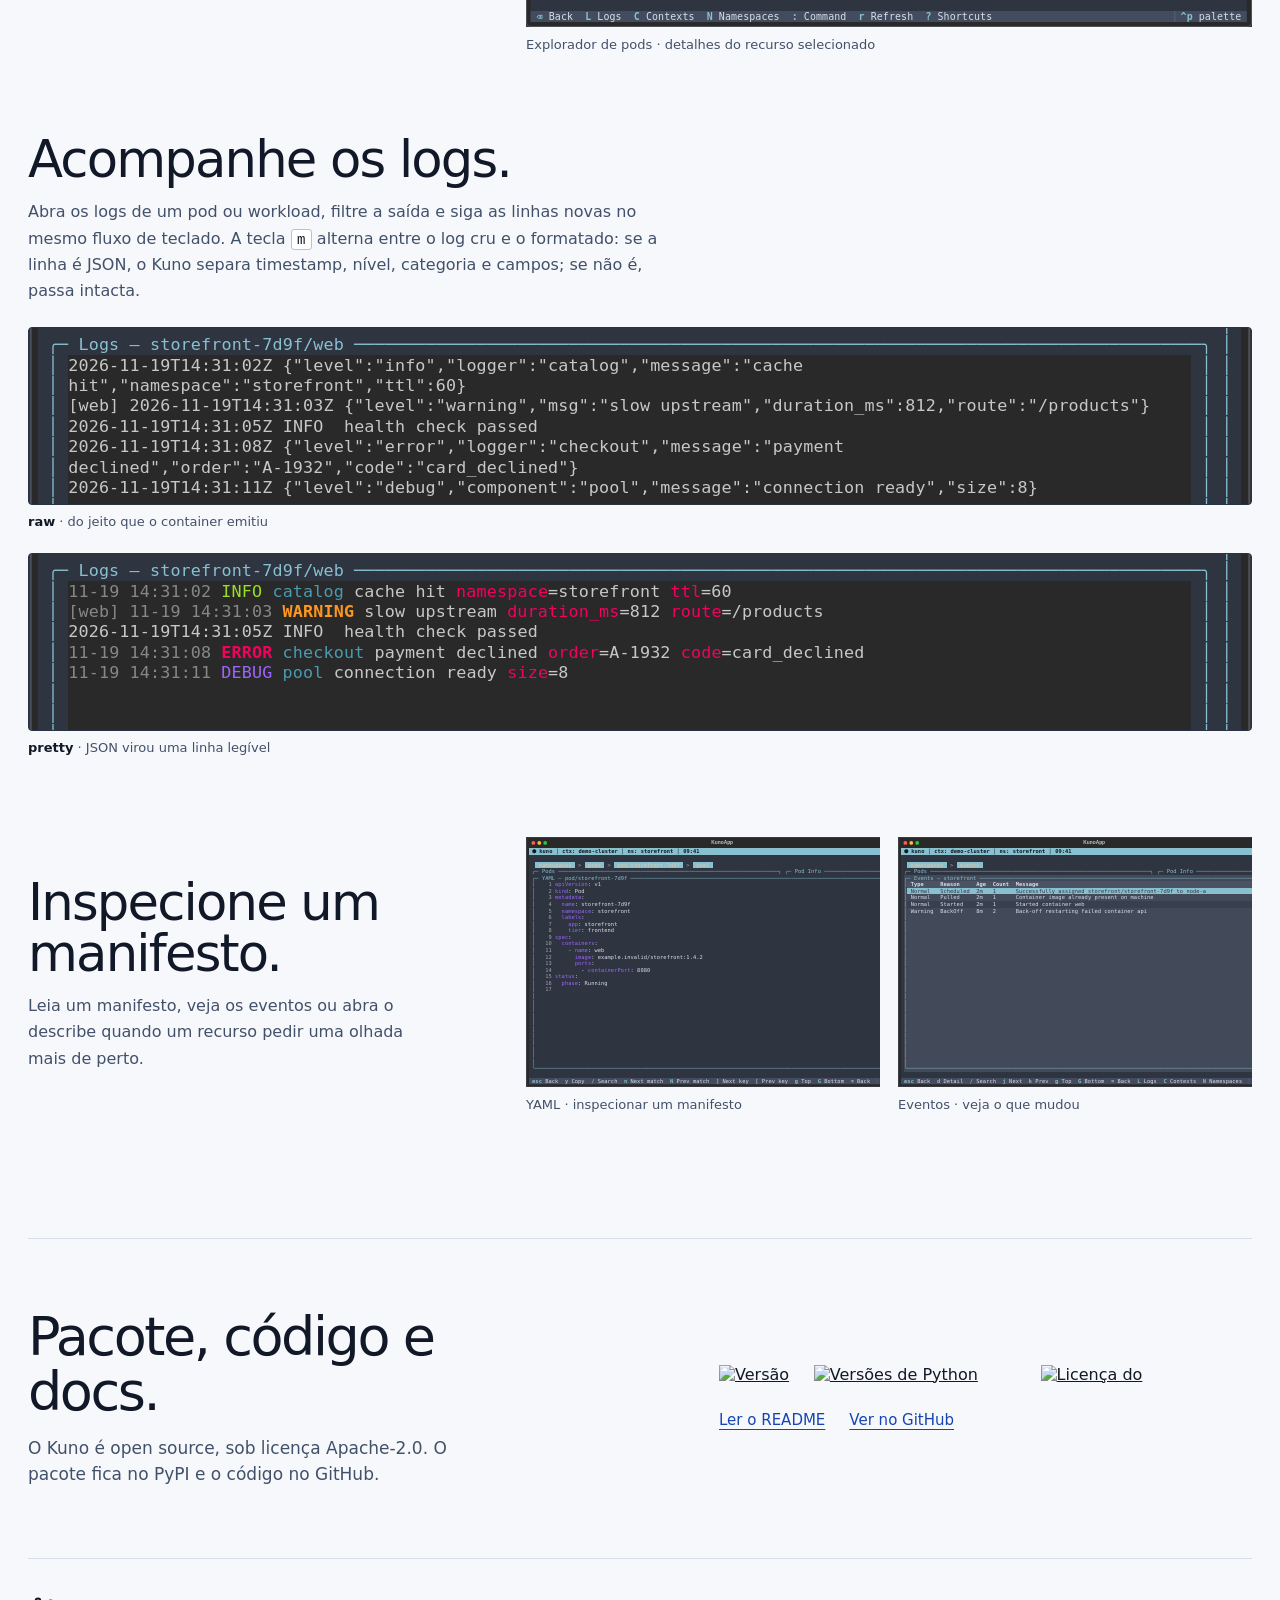
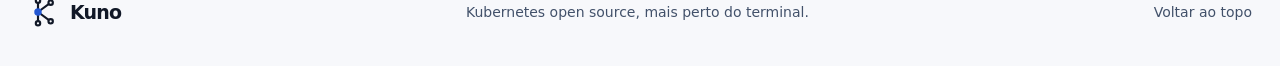
==== commit 46f244cc: "feat: add a themes section to the landing page A switcher above the demo shows the explorer in four " ====
--- a/site/index.html
+++ b/site/index.html
@@ -29,6 +29,10 @@
     <link rel="stylesheet" href="./styles.css">
     <script>
       window.KUNO_I18N = {
+        themeSwitchLabel: "Escolha um tema do terminal",
+        themeImageAlt: (name) => `Explorador de pods do Kuno no tema ${name}`,
+        themeCaption: (name) => `Captura do app · ${name}`,
+        chooseTheme: "Mostrar tema",
         filterPods: "Filtrar pods",
         filterLogs: "Filtrar logs",
         search: (view) => `Buscar ${view}`,
@@ -76,6 +80,7 @@
       <nav aria-label="Navegação principal">
         <a class="nav-section" href="#workflow">Por que Kuno</a>
         <a class="nav-section" href="#demo">Demo</a>
+        <a class="nav-section" href="#themes">Temas</a>
         <a class="nav-github" href="https://github.com/1cadumagalhaes/kuno">
           <svg viewBox="0 0 16 16" aria-hidden="true" focusable="false"><path d="M8 0C3.58 0 0 3.58 0 8c0 3.54 2.29 6.53 5.47 7.59.4.07.55-.17.55-.38 0-.19-.01-.82-.01-1.49-2.01.37-2.53-.49-2.69-.94-.09-.23-.48-.94-.82-1.13-.28-.15-.68-.52-.01-.53.63-.01 1.08.58 1.23.82.72 1.21 1.87.87 2.33.66.07-.52.28-.87.51-1.07-1.78-.2-3.64-.89-3.64-3.95 0-.87.31-1.59.82-2.15-.08-.2-.36-1.02.08-2.12 0 0 .67-.21 2.2.82.64-.18 1.32-.27 2-.27.68 0 1.36.09 2 .27 1.53-1.04 2.2-.82 2.2-.82.44 1.1.16 1.92.08 2.12.51.56.82 1.27.82 2.15 0 3.07-1.87 3.75-3.65 3.95.29.25.54.73.54 1.48 0 1.07-.01 1.93-.01 2.2 0 .21.15.46.55.38A8.01 8.01 0 0 0 16 8c0-4.42-3.58-8-8-8Z"/></svg>
           <span>GitHub</span>
@@ -168,6 +173,27 @@
         <p class="demo-caption">Este é um mock no navegador, com dados fictícios: não é um cluster real. <button id="reset-demo" type="button">Redefinir demo</button></p>
       </section>
 
+      <section class="themes-section workflow page-frame" id="themes" aria-labelledby="themes-title">
+        <div class="section-intro">
+          <h2 id="themes-title">Temas</h2>
+          <p>O tema muda a paleta do terminal: fundo, superfícies, texto e cores de estado. Escolha um tema para ver a captura real e recolorir o demo local com a mesma paleta.</p>
+        </div>
+        <div class="theme-row">
+          <div class="screen-copy">
+            <h3 id="theme-heading">Escolha seu tema.</h3>
+            <div class="theme-switcher" role="group" aria-label="Escolha um tema do terminal">
+              <button type="button" data-theme="nord" aria-pressed="true">Nord</button>
+              <button type="button" data-theme="dracula" aria-pressed="false">Dracula</button>
+              <button type="button" data-theme="catppuccin-latte" aria-pressed="false">Catppuccin Latte</button>
+              <button type="button" data-theme="solarized-light" aria-pressed="false">Solarized Light</button>
+            </div>
+            <p class="theme-more">e muito mais</p>
+            <p>Defina <code>ui.theme</code> no arquivo de configuração ou use <code>:theme &lt;nome&gt;</code> dentro do app. Os dados do demo são fictícios e locais.</p>
+          </div>
+          <figure class="screen-shot theme-shot"><img id="theme-image" src="./assets/screens/pods-nord.svg" alt="Explorador de pods do Kuno no tema nord" width="1458" height="928"><figcaption id="theme-caption">Captura do app · nord</figcaption></figure>
+        </div>
+      </section>
+
       <section class="workflow page-frame" id="workflow" aria-labelledby="workflow-title">
         <div class="section-intro workflow-intro">
           <h2 id="workflow-title">Por que Kuno</h2>
--- a/site/styles.css
+++ b/site/styles.css
@@ -7,14 +7,18 @@
   --line: #d7deea;
   --blue: #2458d3;
   --blue-dark: #1644b2;
-  --terminal: #10151f;
-  --terminal-raised: #171e2b;
-  --terminal-line: #293346;
-  --terminal-ink: #e5eaf2;
-  --terminal-muted: #a1adbf;
-  --terminal-blue: #79a7ff;
-  --terminal-green: #8bcf9c;
-  --terminal-red: #ff8d91;
+  --terminal: #2E3440;
+  --terminal-raised: #3B4252;
+  --terminal-line: #434C5E;
+  --terminal-background: #2E3440;
+  --terminal-ink: #D8DEE9;
+  --terminal-muted: #D8DEE9;
+  --terminal-blue: #88C0D0;
+  --terminal-green: #A3BE8C;
+  --terminal-warning: #EBCB8B;
+  --terminal-red: #BF616A;
+  --terminal-secondary: #81A1C1;
+  --terminal-accent: #B48EAD;
   --frame: min(1240px, calc(100vw - 56px));
   --display: var(--body);
   --body: ui-sans-serif, system-ui, -apple-system, BlinkMacSystemFont, "Segoe UI", sans-serif;
@@ -143,7 +147,7 @@
 .demo-shell {
   overflow: hidden;
   position: relative;
-  border: 1px solid #293346;
+  border: 1px solid var(--terminal-line);
   border-radius: 8px;
   background: var(--terminal);
   color: var(--terminal-ink);
@@ -152,11 +156,12 @@
 .demo-topline, .demo-footer { min-height: 46px; display: flex; align-items: center; justify-content: space-between; gap: 18px; padding: 0 20px; background: var(--terminal-raised); color: var(--terminal-muted); }
 .demo-brand { display: inline-flex; align-items: center; gap: 8px; color: var(--terminal-ink); font-weight: 700; }
 .demo-brand img { filter: brightness(0) invert(1); }
+.demo-shell.is-light .demo-brand img { filter: none; }
 .demo-scope { color: var(--terminal-ink); }
 .connection-state { white-space: nowrap; }
 .state-dot { width: 7px; height: 7px; display: inline-block; margin-right: 7px; border-radius: 50%; background: var(--terminal-green); }
 .demo-breadcrumb { padding: 10px 20px; border-bottom: 1px solid var(--terminal-line); color: var(--terminal-muted); }
-.demo-breadcrumb b { padding-inline: 9px; color: #78869d; font-weight: 400; }
+.demo-breadcrumb b { padding-inline: 9px; color: var(--terminal-muted); opacity: 0.72; font-weight: 400; }
 .demo-breadcrumb strong { color: var(--terminal-ink); font-weight: 600; }
 .demo-toolbar { min-height: 56px; display: flex; align-items: stretch; justify-content: space-between; gap: 16px; padding: 0 20px; border-bottom: 1px solid var(--terminal-line); }
 .demo-tabs { display: flex; align-items: stretch; gap: 22px; }
@@ -164,46 +169,46 @@
 .demo-tab::after { height: 2px; position: absolute; right: 0; bottom: 0; left: 0; background: transparent; content: ""; }
 .demo-tab:hover, .demo-tab.is-active { color: var(--terminal-ink); }
 .demo-tab.is-active::after { background: var(--terminal-blue); }
-.demo-filter { display: flex; align-items: center; gap: 8px; align-self: center; min-width: 210px; padding: 6px 9px; border: 1px solid #46536a; border-radius: 4px; color: var(--terminal-muted); }
+.demo-filter { display: flex; align-items: center; gap: 8px; align-self: center; min-width: 210px; padding: 6px 9px; border: 1px solid var(--terminal-line); border-radius: 4px; color: var(--terminal-muted); }
 .demo-filter input { width: 100%; min-width: 0; border: 0; outline: 0; background: transparent; color: var(--terminal-ink); font: inherit; }
-.demo-filter input::placeholder { color: #9ca9bb; }
+.demo-filter input::placeholder { color: var(--terminal-muted); opacity: 0.75; }
 .demo-content { min-height: 278px; display: grid; grid-template-columns: minmax(0, 1fr) minmax(220px, 28%); }
 .demo-main { min-width: 0; padding: 18px 20px; }
 .demo-table-heading, .demo-row { display: grid; grid-template-columns: minmax(180px, 2.4fr) 0.7fr 1fr 0.8fr 0.7fr; gap: 12px; align-items: center; }
 .demo-table-heading { padding: 0 10px 10px; color: var(--terminal-muted); font-size: 11px; }
-.demo-row { width: 100%; min-height: 43px; padding: 0 10px; border: 0; border-bottom: 1px solid #263042; background: transparent; color: var(--terminal-ink); cursor: pointer; text-align: left; font: inherit; }
-.demo-row:hover { background: #1a2433; }
-.demo-row[aria-current="true"] { background: #202b3d; border-left: 1px solid var(--terminal-blue); }
-.demo-row > span:not(:first-child) { color: #c2cad6; }
+.demo-row { width: 100%; min-height: 43px; padding: 0 10px; border: 0; border-bottom: 1px solid color-mix(in srgb, var(--terminal-line) 60%, var(--terminal)); background: transparent; color: var(--terminal-ink); cursor: pointer; text-align: left; font: inherit; }
+.demo-row:hover { background: color-mix(in srgb, var(--terminal-raised) 60%, var(--terminal)); }
+.demo-row[aria-current="true"] { background: var(--terminal-line); border-left: 1px solid var(--terminal-blue); }
+.demo-row > span:not(:first-child) { color: var(--terminal-muted); }
 .demo-row .pod-name { overflow: hidden; color: var(--terminal-ink); text-overflow: ellipsis; white-space: nowrap; }
 .demo-row .pod-status { color: var(--terminal-green); }
-.demo-info { padding: 20px; border-left: 1px solid var(--terminal-line); background: #131a26; }
+.demo-info { padding: 20px; border-left: 1px solid var(--terminal-line); background: color-mix(in srgb, var(--terminal) 72%, var(--terminal-raised)); }
 .demo-info h3 { margin: 0 0 16px; color: var(--terminal-ink); font: 600 13px/1.4 var(--mono); }
 .demo-info dl { margin: 0; }
-.demo-info dl div { display: flex; flex-wrap: wrap; justify-content: space-between; gap: 4px 12px; padding-block: 7px; border-bottom: 1px solid #263042; }
+.demo-info dl div { display: flex; flex-wrap: wrap; justify-content: space-between; gap: 4px 12px; padding-block: 7px; border-bottom: 1px solid color-mix(in srgb, var(--terminal-line) 60%, var(--terminal)); }
 .demo-info dt { color: var(--terminal-muted); }
 .demo-info dd { margin: 0; color: var(--terminal-ink); text-align: right; }
 .demo-info p { margin: 16px 0 0; color: var(--terminal-muted); }
-.demo-output { min-height: 230px; margin: 0; overflow: auto; color: #c9d7eb; white-space: pre-wrap; }
+.demo-output { min-height: 230px; margin: 0; overflow: auto; color: var(--terminal-ink); white-space: pre-wrap; }
 .log-panel { min-height: 278px; }
 .log-modes { display: flex; gap: 6px; margin-bottom: 14px; }
-.log-mode { min-height: 26px; padding: 0 11px; border: 1px solid #46536a; border-radius: 3px; background: transparent; color: var(--terminal-muted); cursor: pointer; font: inherit; font-size: 12px; }
+.log-mode { min-height: 26px; padding: 0 11px; border: 1px solid var(--terminal-line); border-radius: 3px; background: transparent; color: var(--terminal-muted); cursor: pointer; font: inherit; font-size: 12px; }
 .log-mode:hover { color: var(--terminal-ink); }
 .log-mode.is-active { border-color: var(--terminal-blue); color: var(--terminal-ink); }
-.log-output { min-height: 232px; max-height: 320px; overflow: auto; color: #c9d7eb; }
+.log-output { min-height: 232px; max-height: 320px; overflow: auto; color: var(--terminal-ink); }
 .log-line { white-space: pre-wrap; word-break: break-word; }
-.log-prefix, .log-time, .log-category { color: #8a97ab; }
+.log-prefix, .log-time, .log-category { color: var(--terminal-muted); opacity: 0.78; }
 .log-level { font-weight: 600; }
 .log-level.is-info { color: var(--terminal-green); }
-.log-level.is-warn { color: #e5c07b; }
+.log-level.is-warn { color: var(--terminal-warning); }
 .log-level.is-error { color: var(--terminal-red); }
 .log-level.is-debug { color: var(--terminal-blue); }
-.log-key { color: #c79bf2; }
+.log-key { color: var(--terminal-secondary); }
 .demo-footer { min-height: 42px; border-top: 1px solid var(--terminal-line); font-size: 11px; }
 .demo-hint { display: flex; align-items: center; flex-wrap: wrap; gap: 7px; }
-.demo-hint kbd { border-color: #546178; background: #202938; color: #e5eaf2; font-size: 10px; }
+.demo-hint kbd { border-color: var(--terminal-line); background: var(--terminal-raised); color: var(--terminal-ink); font-size: 10px; }
 #demo-status { white-space: nowrap; }
-.demo-command { display: flex; gap: 10px; align-items: center; padding: 10px 20px; border-top: 1px solid var(--terminal-line); background: #171e2b; }
+.demo-command { display: flex; gap: 10px; align-items: center; padding: 10px 20px; border-top: 1px solid var(--terminal-line); background: var(--terminal-raised); }
 .demo-command label { color: var(--terminal-blue); }
 .demo-command input { width: 100%; border: 0; outline: 0; background: transparent; color: var(--terminal-ink); font: inherit; }
 .demo-caption { margin: 22px 0 0; color: var(--muted); font-size: 14px; text-align: right; }
@@ -211,6 +216,16 @@
 
 .workflow { padding-block: 80px 126px; }
 .workflow-intro { margin-bottom: 56px; }
+.themes-section { padding-block: 74px 96px; border-top: 1px solid var(--line); }
+.theme-row { display: grid; grid-template-columns: minmax(220px, 0.72fr) minmax(0, 1.28fr); align-items: center; gap: clamp(34px, 7vw, 100px); }
+.theme-row .screen-copy { align-self: center; }
+.theme-row .screen-copy h3 { margin-bottom: 18px; }
+.theme-row .screen-copy p { margin-top: 18px; }
+.theme-switcher { display: flex; flex-wrap: wrap; gap: 8px; }
+.theme-switcher button { min-height: 44px; padding: 0 12px; border: 1px solid var(--line); border-radius: 4px; background: var(--surface); color: var(--ink); cursor: pointer; font-size: 14px; }
+.theme-switcher button[aria-pressed="true"] { border-color: var(--blue); color: var(--blue-dark); }
+.theme-more { margin-top: 10px !important; font-size: 15px !important; }
+.theme-shot { width: 100%; }
 .screen-list { display: grid; gap: 82px; }
 .screen-row { display: grid; grid-template-columns: minmax(220px, 0.72fr) minmax(0, 1.28fr); align-items: center; gap: clamp(34px, 7vw, 100px); }
 .screen-row-reverse .screen-copy { order: 2; }
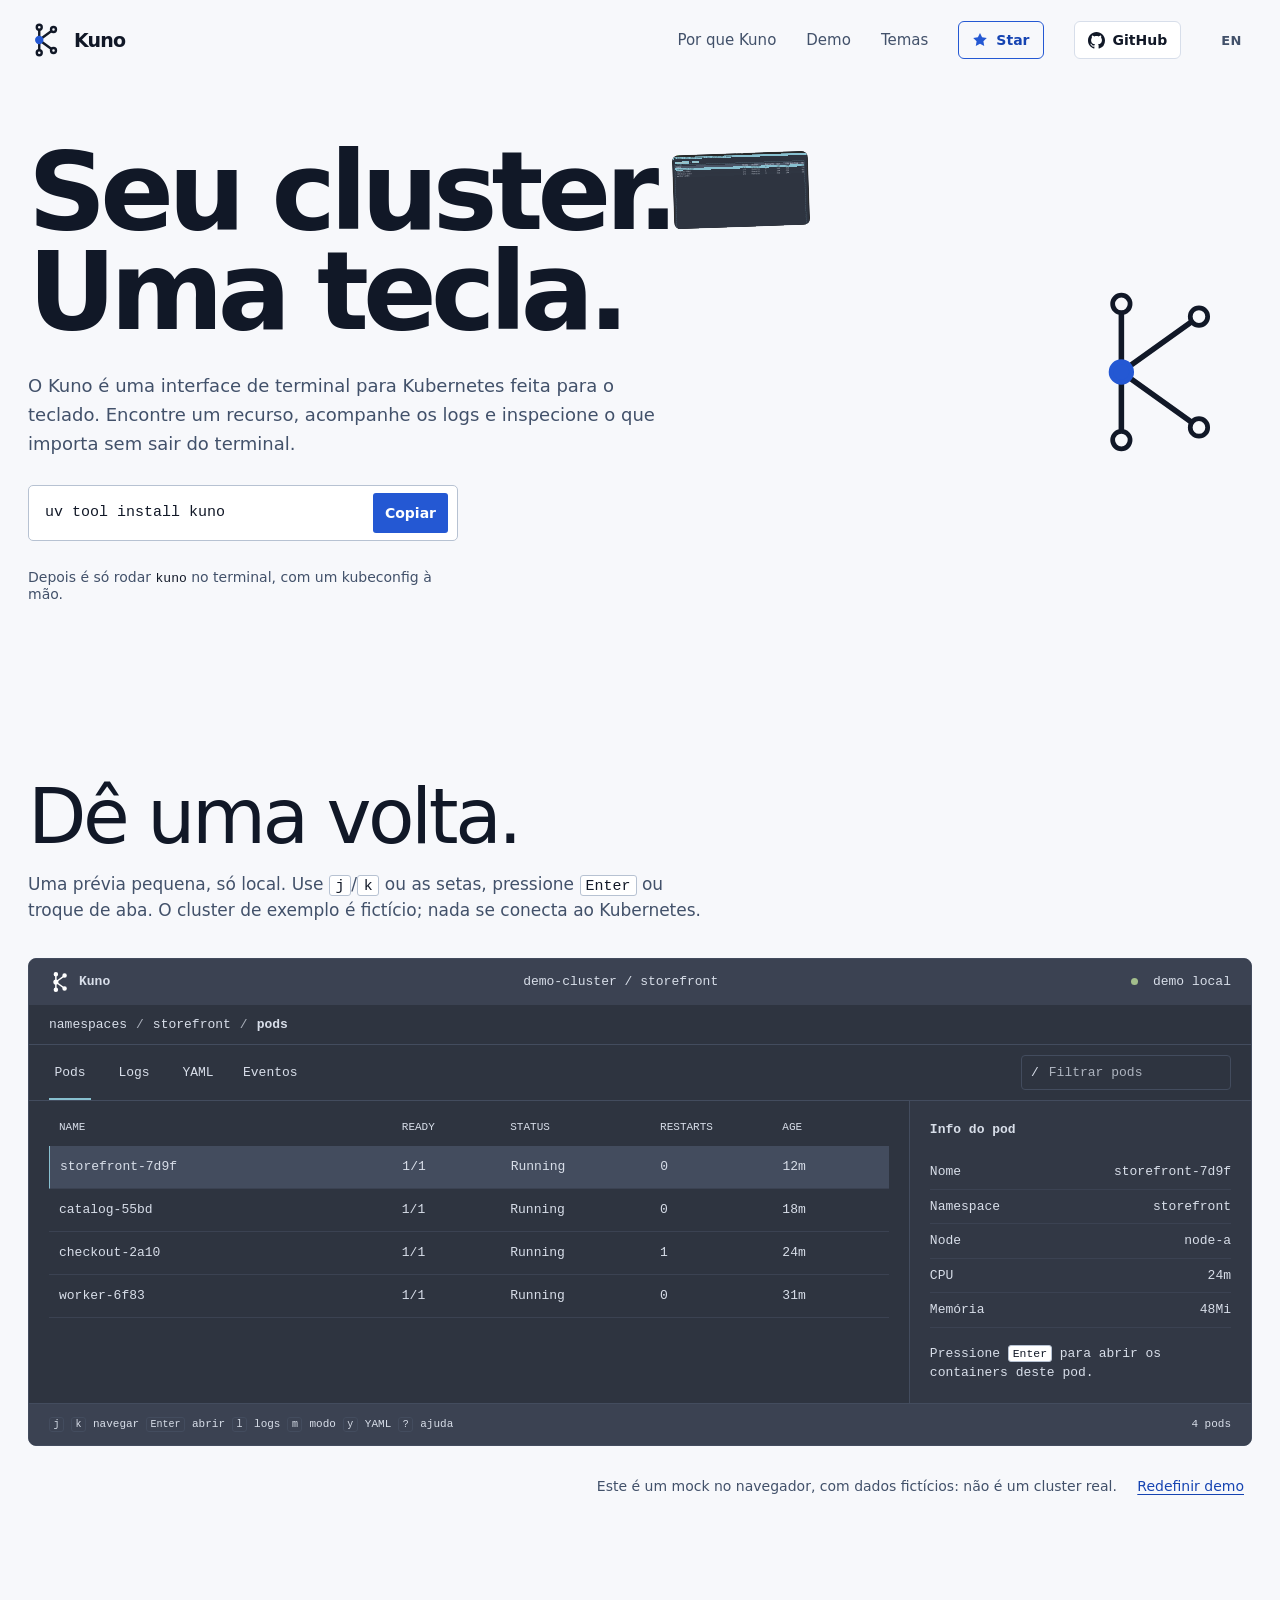
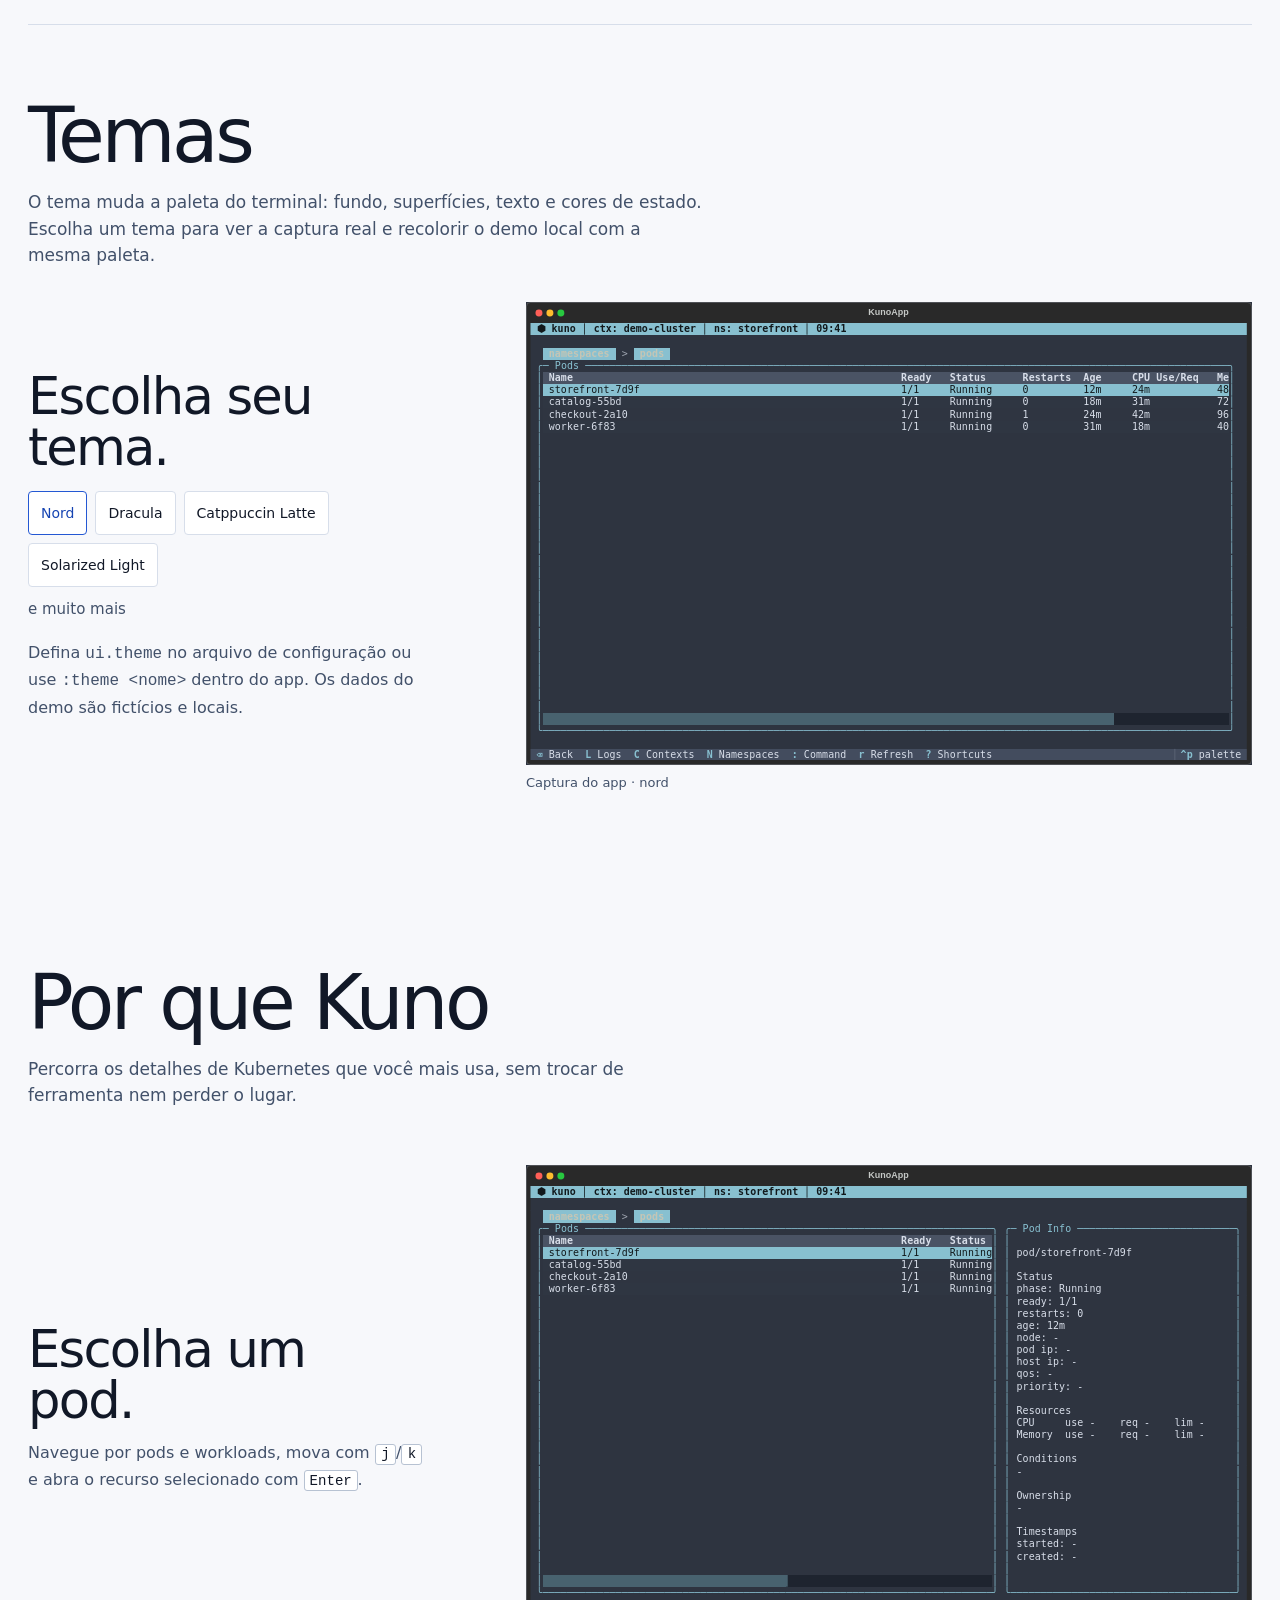
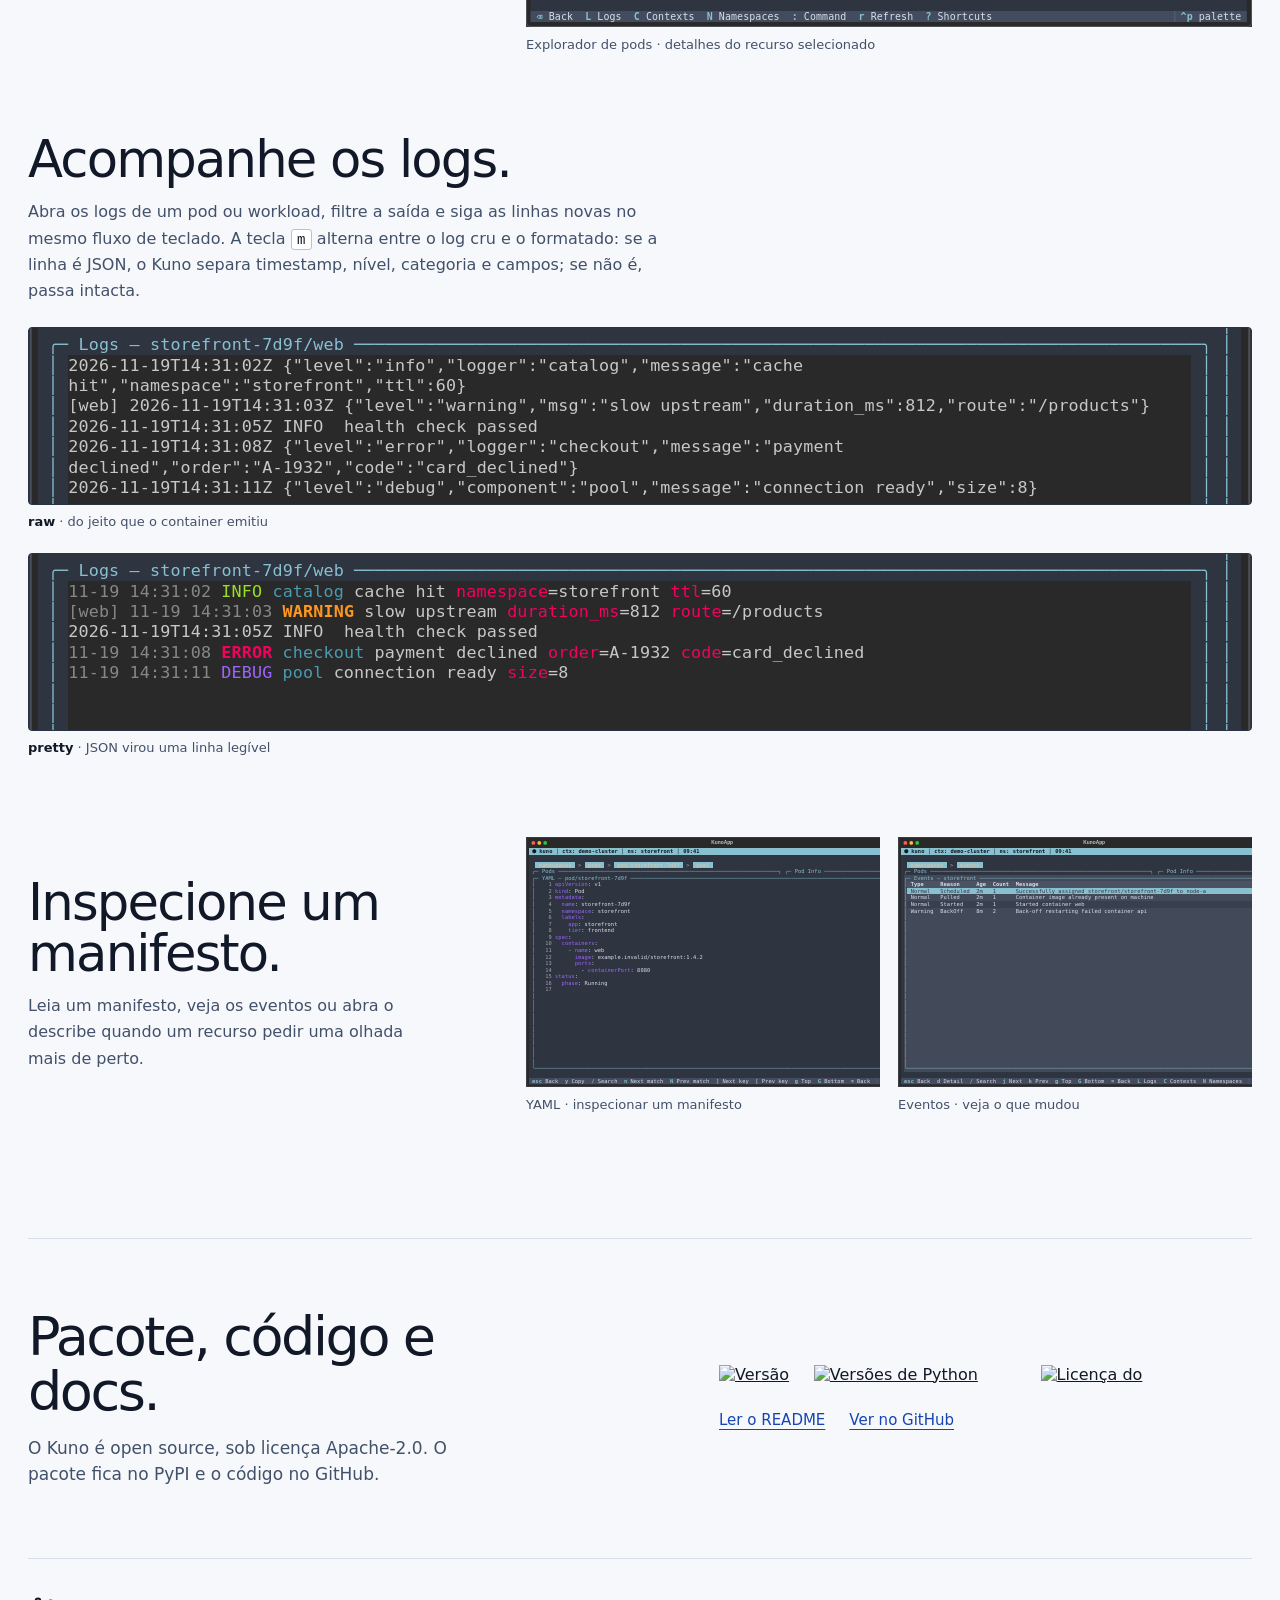
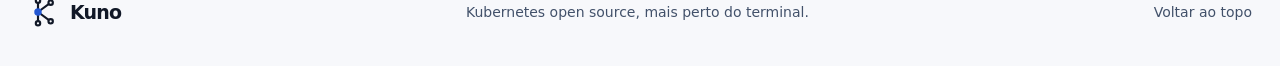
==== commit 792eda80: "feat: add a star action to the header The header only pointed at the repository, which asks the visi" ====
--- a/site/index.html
+++ b/site/index.html
@@ -81,6 +81,10 @@
         <a class="nav-section" href="#workflow">Por que Kuno</a>
         <a class="nav-section" href="#demo">Demo</a>
         <a class="nav-section" href="#themes">Temas</a>
+        <a class="nav-star" href="https://github.com/1cadumagalhaes/kuno" aria-label="Dar star no Kuno no GitHub">
+          <svg viewBox="0 0 16 16" aria-hidden="true" focusable="false"><path d="M8 1.1l2.1 4.26 4.7.68-3.4 3.32.8 4.68L8 11.84l-4.2 2.2.8-4.68L1.2 6.04l4.7-.68z"/></svg>
+          <span>Star</span>
+        </a>
         <a class="nav-github" href="https://github.com/1cadumagalhaes/kuno">
           <svg viewBox="0 0 16 16" aria-hidden="true" focusable="false"><path d="M8 0C3.58 0 0 3.58 0 8c0 3.54 2.29 6.53 5.47 7.59.4.07.55-.17.55-.38 0-.19-.01-.82-.01-1.49-2.01.37-2.53-.49-2.69-.94-.09-.23-.48-.94-.82-1.13-.28-.15-.68-.52-.01-.53.63-.01 1.08.58 1.23.82.72 1.21 1.87.87 2.33.66.07-.52.28-.87.51-1.07-1.78-.2-3.64-.89-3.64-3.95 0-.87.31-1.59.82-2.15-.08-.2-.36-1.02.08-2.12 0 0 .67-.21 2.2.82.64-.18 1.32-.27 2-.27.68 0 1.36.09 2 .27 1.53-1.04 2.2-.82 2.2-.82.44 1.1.16 1.92.08 2.12.51.56.82 1.27.82 2.15 0 3.07-1.87 3.75-3.65 3.95.29.25.54.73.54 1.48 0 1.07-.01 1.93-.01 2.2 0 .21.15.46.55.38A8.01 8.01 0 0 0 16 8c0-4.42-3.58-8-8-8Z"/></svg>
           <span>GitHub</span>
--- a/site/styles.css
+++ b/site/styles.css
@@ -57,6 +57,21 @@
 .site-header nav a { font-size: 15px; text-decoration: none; color: var(--muted); }
 .site-header nav a:hover, .site-footer a:hover { color: var(--blue); }
 .site-header nav .nav-github { color: var(--ink); font-weight: 650; }
+.site-header nav .nav-star {
+  min-height: 38px;
+  display: inline-flex;
+  align-items: center;
+  gap: 8px;
+  padding: 0 13px;
+  border: 1px solid var(--blue);
+  border-radius: 6px;
+  color: var(--blue-dark);
+  font-size: 14px;
+  font-weight: 650;
+  transition: background-color 140ms ease, color 140ms ease;
+}
+.site-header nav .nav-star:hover { background: rgb(36 88 211 / 0.09); }
+.nav-star svg { width: 16px; height: 16px; display: block; fill: var(--blue); }
 .nav-github {
   min-height: 38px;
   display: inline-flex;
@@ -300,6 +315,7 @@
   .demo-main { padding-inline: 14px; }
   .demo-info { padding-inline: 14px; }
   .screen-row { grid-template-columns: 1fr; gap: 22px; }
+  .theme-row { grid-template-columns: 1fr; gap: 26px; }
   .screen-row-reverse .screen-copy, .screen-row-reverse .screen-shot { order: initial; }
   .screen-pair { grid-template-columns: 1fr; }
   .screen-pair .screen-shot img { height: auto; object-fit: contain; }
@@ -311,8 +327,11 @@
   .site-header { min-height: 64px; }
   .site-header nav { gap: 10px; }
   .site-header nav a { font-size: 13px; }
+  .site-header .nav-section { display: none; }
   .nav-github { min-height: 34px; gap: 0; padding: 0 9px; }
   .nav-github span { display: none; }
+  .site-header nav .nav-star { min-height: 34px; gap: 0; padding: 0 9px; }
+  .nav-star span { display: none; }
   .lang-switch { min-height: 34px; padding: 0 4px; }
   .brand { font-size: 17px; gap: 7px; }
   .brand img { width: 30px; height: 30px; }
@@ -350,6 +369,9 @@
   .demo-hint kbd { min-width: 1.3em; padding-inline: 3px; font-size: 11px; }
   .demo-caption { text-align: left; line-height: 1.6; }
   .workflow { padding-block: 42px 86px; }
+  .themes-section { padding-block: 42px 70px; }
+  .theme-row { display: flex; flex-direction: column; align-items: stretch; gap: 22px; }
+  .theme-row .screen-copy h3 { max-width: none; }
   .workflow-intro { margin-bottom: 36px; }
   .screen-list { gap: 58px; }
   .screen-row, .screen-row-reverse { display: flex; flex-direction: column; align-items: stretch; gap: 18px; }
